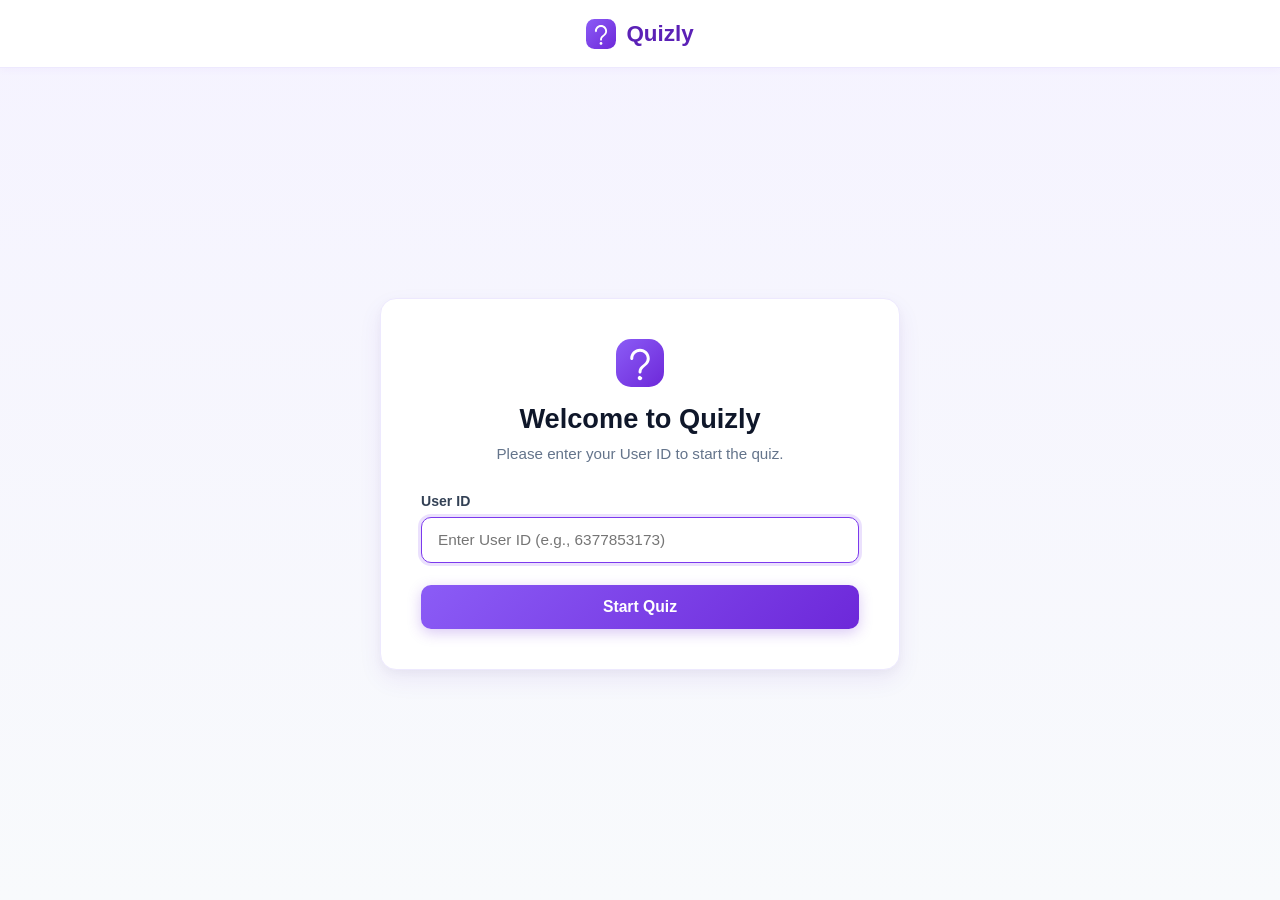
==== quiz.html @ 2742ebb7 "Initial quiz website" ====
<!DOCTYPE html>
<html lang="en">
<head>
  <meta charset="UTF-8">
  <meta name="viewport" content="width=device-width, initial-scale=1.0">
  <title>Quizly - Quiz in Progress</title>
  <link rel="stylesheet" href="style.css">
</head>

<body>

  <nav class="navbar">
    <div class="nav-brand">

      <svg class="quizly-logo-icon" width="30" height="30"
        viewBox="0 0 32 32" fill="none"
        xmlns="http://www.w3.org/2000/svg">

        <rect width="32" height="32" rx="9"
          fill="url(#nav-quizly-grad)"/>

        <path
          d="M16 6.5C12.41 6.5 9.5 9.41 9.5 13C9.5 13.55 9.95 14 10.5 14C11.05 14 11.5 13.55 11.5 13C11.5 10.51 13.51 8.5 16 8.5C18.49 8.5 20.5 10.51 20.5 13C20.5 15.02 19.12 16.19 17.69 17.41C16.32 18.58 15 19.78 15 22C15 22.55 15.45 23 16 23C16.55 23 17 22.55 17 22C17 20.42 18.06 19.46 19.31 18.39C20.88 17.05 22.5 15.53 22.5 13C22.5 9.41 19.59 6.5 16 6.5ZM16 24.5C15.17 24.5 14.5 25.17 14.5 26C14.5 26.83 15.17 27.5 16 27.5C16.83 27.5 17.5 26.83 17.5 26C17.5 25.17 16.83 25.5 16 24.5Z"
          fill="white"/>

        <defs>
          <linearGradient id="nav-quizly-grad"
            x1="0" y1="0" x2="32" y2="32"
            gradientUnits="userSpaceOnUse">

            <stop stop-color="#8B5CF6"/>
            <stop offset="1" stop-color="#6D28D9"/>

          </linearGradient>
        </defs>

      </svg>

      <span class="logo">Quizly</span>
    </div>
  </nav>


  <main class="container">

    <div class="card quiz-card">

      <div class="quiz-header">

        <span class="user-badge" id="currentUserBadge">
          User: --
        </span>

        <span class="question-counter" id="questionCounter">
          Question 1 of 5
        </span>

      </div>


      <div class="question-section">

        <h2 class="question-text" id="questionText">
          Loading question...
        </h2>

        <div class="options-container" id="optionsContainer">
        </div>

      </div>


      <div class="quiz-footer">

        <button
          id="prevBtn"
          class="btn btn-secondary"
          onclick="handlePreviousQuestion()">
          Previous
        </button>

        <button
          id="nextBtn"
          class="btn btn-primary"
          onclick="handleNextQuestion()">
          Next
        </button>

        <button
          id="submitBtn"
          class="btn btn-success"
          style="display: none;"
          onclick="handleSubmitQuiz()">
          Submit Quiz
        </button>

      </div>

    </div>

  </main>


  <script src="script.js"></script>

</body>
</html>
---- style.css ----
:root {
  --primary: #7c3aed;
  --primary-hover: #6d28d9;
  --primary-active: #5b21b6;

  --primary-soft: #f5f3ff;
  --primary-border: #ddd6fe;

  --secondary-bg: #f1f5f9;

  --success: #10b981;
  --success-hover: #059669;

  --danger: #ef4444;
  --danger-bg: #fef2f2;
  --danger-border: #fecaca;

  --text-main: #0f172a;
  --text-muted: #64748b;

  --card-bg: #ffffff;
  --page-bg: #f8fafc;
  --border-color: #e2e8f0;

  --radius-sm: 8px;
  --radius-md: 12px;
  --radius-lg: 16px;
}


* {
  box-sizing: border-box;
  margin: 0;
  padding: 0;
  font-family: Arial, Helvetica, sans-serif;
}


body {
  min-height: 100vh;
  background: linear-gradient(
    180deg,
    #f5f3ff 0%,
    #f8fafc 100%
  );
  color: var(--text-main);
  display: flex;
  flex-direction: column;
}



.navbar {
  height: 68px;
  background: #ffffff;
  display: flex;
  justify-content: center;
  align-items: center;
  padding: 0 32px;
  border-bottom: 1px solid #ede9fe;
  box-shadow: 0 2px 8px rgba(124, 58, 237, 0.04);
}


.nav-brand {
  display: flex;
  align-items: center;
  gap: 10px;
}


.quizly-logo-icon {
  display: block;
}


.logo {
  font-size: 1.4rem;
  font-weight: bold;
  color: var(--primary-active);
}


.container {
  width: 100%;
  max-width: 680px;
  padding: 32px 20px;
  margin: auto;
  display: flex;
  justify-content: center;
  align-items: center;
}



.card {
  width: 100%;
  max-width: 520px;
  background: var(--card-bg);
  border: 1px solid #ede9fe;
  border-radius: var(--radius-lg);
  box-shadow:
    0 10px 25px rgba(91, 33, 182, 0.07),
    0 4px 10px rgba(15, 23, 42, 0.03);
  padding: 40px;
}



.login-card {
  text-align: center;
}


.card-logo-badge {
  display: flex;
  justify-content: center;
  align-items: center;
  margin-bottom: 16px;
}


.title {
  font-size: 1.7rem;
  font-weight: bold;
  color: var(--text-main);
  text-align: center;
  margin-bottom: 8px;
}


.subtitle {
  font-size: 0.95rem;
  color: var(--text-muted);
  text-align: center;
  line-height: 1.5;
  margin-bottom: 28px;
}



.form-group {
  text-align: left;
  margin-bottom: 22px;
}


.form-group label {
  display: block;
  font-size: 0.88rem;
  font-weight: 600;
  color: #334155;
  margin-bottom: 8px;
}


.form-group input {
  width: 100%;
  padding: 13px 16px;
  font-size: 0.96rem;
  color: var(--text-main);
  background: #fafafa;
  border: 1.5px solid var(--border-color);
  border-radius: 10px;
  outline: none;
}


.form-group input:focus {
  background: #ffffff;
  border-color: var(--primary);
  box-shadow: 0 0 0 3px rgba(124, 58, 237, 0.15);
}




.error-message {
  background: var(--danger-bg);
  color: var(--danger);
  border: 1px solid var(--danger-border);
  border-radius: var(--radius-sm);
  padding: 12px 16px;
  margin-bottom: 20px;
  font-size: 0.88rem;
  text-align: center;
  line-height: 1.4;
}




.btn {
  width: 100%;
  padding: 13px 22px;
  border: none;
  border-radius: 10px;
  font-size: 0.98rem;
  font-weight: 600;
  cursor: pointer;
  transition: 0.2s;
}


.btn:disabled {
  opacity: 0.45;
  cursor: not-allowed;
}


.btn-primary {
  background: linear-gradient(
    135deg,
    #8b5cf6 0%,
    #6d28d9 100%
  );
  color: white;
  box-shadow: 0 4px 14px rgba(109, 40, 217, 0.25);
}


.btn-primary:hover:not(:disabled) {
  background: linear-gradient(
    135deg,
    #7c3aed 0%,
    #5b21b6 100%
  );
  transform: translateY(-1px);
}


.btn-secondary {
  background: var(--secondary-bg);
  color: #334155;
  border: 1px solid var(--border-color);
}


.btn-secondary:hover:not(:disabled) {
  background: #e2e8f0;
  transform: translateY(-1px);
}


.btn-success {
  background: linear-gradient(
    135deg,
    #10b981 0%,
    #059669 100%
  );
  color: white;
  box-shadow: 0 4px 14px rgba(16, 185, 129, 0.25);
}


.btn-success:hover:not(:disabled) {
  background: linear-gradient(
    135deg,
    #059669 0%,
    #047857 100%
  );
  transform: translateY(-1px);
}




.quiz-card {
  max-width: 580px;
}


.quiz-header {
  display: flex;
  justify-content: space-between;
  align-items: center;
  margin-bottom: 24px;
  padding-bottom: 16px;
  border-bottom: 1px solid #ede9fe;
}


.user-badge {
  background: var(--primary-soft);
  color: var(--primary-active);
  border: 1px solid var(--primary-border);
  padding: 6px 14px;
  border-radius: 20px;
  font-size: 0.85rem;
  font-weight: 600;
}


.question-counter {
  background: #f8fafc;
  color: var(--text-muted);
  border: 1px solid var(--border-color);
  padding: 6px 12px;
  border-radius: 20px;
  font-size: 0.88rem;
  font-weight: 600;
}


.question-section {
  margin-bottom: 28px;
}


.question-text {
  font-size: 1.25rem;
  font-weight: bold;
  line-height: 1.45;
  color: var(--text-main);
  margin-bottom: 22px;
}


.options-container {
  display: flex;
  flex-direction: column;
  gap: 12px;
}


.option-item {
  display: flex;
  align-items: center;
  padding: 15px 18px;
  border: 1.5px solid var(--border-color);
  border-radius: var(--radius-md);
  background: white;
  color: #334155;
  font-size: 0.96rem;
  line-height: 1.4;
  cursor: pointer;
  user-select: none;
}


.option-item:hover {
  background: #faf5ff;
  border-color: #c4b5fd;
}


.option-item.selected {
  background: var(--primary-soft);
  border-color: var(--primary);
  color: var(--primary-active);
  font-weight: 600;
}


.option-item input[type="radio"] {
  width: 18px;
  height: 18px;
  margin-right: 14px;
  accent-color: var(--primary);
  cursor: pointer;
}


.quiz-footer {
  display: flex;
  gap: 14px;
  justify-content: space-between;
  margin-top: 10px;
}


.quiz-footer .btn {
  flex: 1;
}




.result-card {
  max-width: 500px;
  text-align: center;
}


.result-badge-icon {
  width: 64px;
  height: 64px;
  margin: 0 auto 16px;
  display: flex;
  justify-content: center;
  align-items: center;
  background: var(--primary-soft);
  border: 1.5px solid var(--primary-border);
  border-radius: 50%;
}


.score-banner {
  display: flex;
  flex-direction: column;
  align-items: center;
  gap: 4px;
  background: linear-gradient(
    135deg,
    #f5f3ff 0%,
    #ede9fe 100%
  );
  border: 1.5px solid var(--primary-border);
  border-radius: 14px;
  padding: 22px 20px;
  margin-bottom: 24px;
}


.score-banner-label {
  font-size: 0.8rem;
  font-weight: bold;
  color: var(--primary-hover);
  text-transform: uppercase;
  letter-spacing: 0.06em;
}


.result-value.highlight {
  color: var(--primary-active);
  font-size: 2.6rem;
  font-weight: bold;
}


.result-details {
  background: #f8fafc;
  border: 1px solid var(--border-color);
  border-radius: var(--radius-md);
  padding: 18px 20px;
  margin-bottom: 28px;
}


.result-item {
  display: flex;
  justify-content: space-between;
  align-items: center;
  padding: 6px 0;
  margin-bottom: 6px;
  font-size: 0.95rem;
  border-bottom: 1px dashed #e2e8f0;
}


.result-item:last-child {
  border-bottom: none;
  margin-bottom: 0;
}


.result-label {
  color: var(--text-muted);
}


.result-value {
  color: var(--text-main);
  font-weight: bold;
}




@media (max-width: 640px) {

  .navbar {
    height: 60px;
    padding: 0 18px;
  }


  .logo {
    font-size: 1.25rem;
  }


  .container {
    padding: 18px 12px;
  }


  .card {
    padding: 28px 18px;
    border-radius: 14px;
  }


  .title {
    font-size: 1.45rem;
  }


  .subtitle {
    font-size: 0.9rem;
    margin-bottom: 22px;
  }


  .question-text {
    font-size: 1.12rem;
    margin-bottom: 18px;
  }


  .option-item {
    padding: 13px 14px;
    font-size: 0.92rem;
  }


  .quiz-footer {
    gap: 8px;
  }


  .score-banner {
    padding: 18px;
  }


  .result-value.highlight {
    font-size: 2.2rem;
  }

}
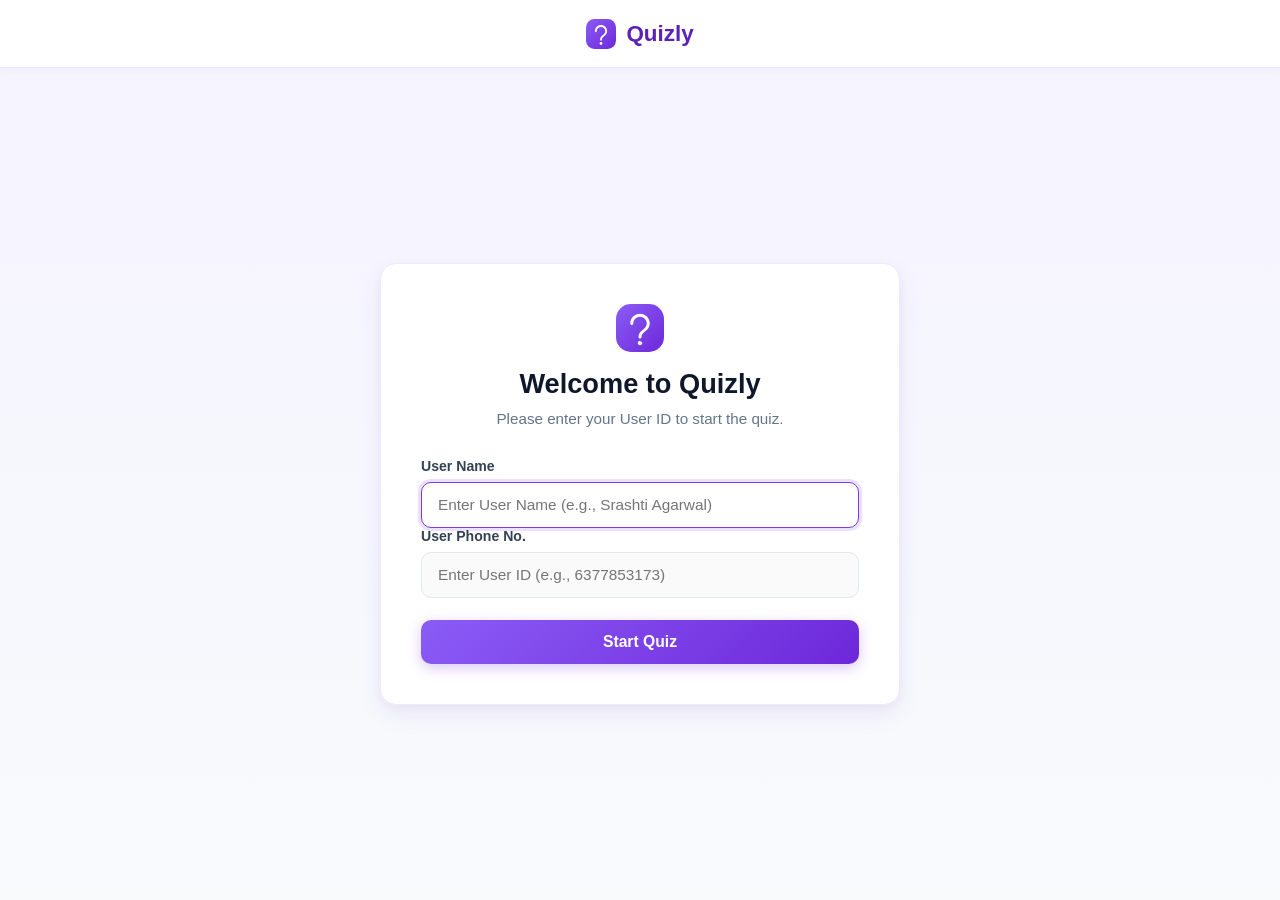
==== commit b4dc11b7: "add timer and question logic to the code" ====
--- a/quiz.html
+++ b/quiz.html
@@ -52,6 +52,10 @@
           User: --
         </span>
 
+        <span class="timer-badge" id="timerBadge">
+          
+        </span>
+
         <span class="question-counter" id="questionCounter">
           Question 1 of 5
         </span>
@@ -102,7 +106,7 @@
   </main>
 
 
-  <script src="script.js"></script>
+  <script  src="script.js"></script>
 
 </body>
 </html>
--- a/style.css
+++ b/style.css
@@ -1,4 +1,3 @@
-
 :root {
   --primary: #7c3aed;
   --primary-hover: #6d28d9;
@@ -39,11 +38,9 @@
 
 body {
   min-height: 100vh;
-  background: linear-gradient(
-    180deg,
-    #f5f3ff 0%,
-    #f8fafc 100%
-  );
+  background: linear-gradient(180deg,
+      #f5f3ff 0%,
+      #f8fafc 100%);
   color: var(--text-main);
   display: flex;
   flex-direction: column;
@@ -210,22 +207,18 @@
 
 
 .btn-primary {
-  background: linear-gradient(
-    135deg,
-    #8b5cf6 0%,
-    #6d28d9 100%
-  );
+  background: linear-gradient(135deg,
+      #8b5cf6 0%,
+      #6d28d9 100%);
   color: white;
   box-shadow: 0 4px 14px rgba(109, 40, 217, 0.25);
 }
 
 
 .btn-primary:hover:not(:disabled) {
-  background: linear-gradient(
-    135deg,
-    #7c3aed 0%,
-    #5b21b6 100%
-  );
+  background: linear-gradient(135deg,
+      #7c3aed 0%,
+      #5b21b6 100%);
   transform: translateY(-1px);
 }
 
@@ -244,22 +237,18 @@
 
 
 .btn-success {
-  background: linear-gradient(
-    135deg,
-    #10b981 0%,
-    #059669 100%
-  );
+  background: linear-gradient(135deg,
+      #10b981 0%,
+      #059669 100%);
   color: white;
   box-shadow: 0 4px 14px rgba(16, 185, 129, 0.25);
 }
 
 
 .btn-success:hover:not(:disabled) {
-  background: linear-gradient(
-    135deg,
-    #059669 0%,
-    #047857 100%
-  );
+  background: linear-gradient(135deg,
+      #059669 0%,
+      #047857 100%);
   transform: translateY(-1px);
 }
 
@@ -284,6 +273,16 @@
 .user-badge {
   background: var(--primary-soft);
   color: var(--primary-active);
+  border: 1px solid var(--primary-border);
+  padding: 6px 14px;
+  border-radius: 20px;
+  font-size: 0.85rem;
+  font-weight: 600;
+}
+
+.timer-badge {
+  background: #f5dddc;
+  color: #f1482b;
   border: 1px solid var(--primary-border);
   padding: 6px 14px;
   border-radius: 20px;
@@ -401,11 +400,9 @@
   flex-direction: column;
   align-items: center;
   gap: 4px;
-  background: linear-gradient(
-    135deg,
-    #f5f3ff 0%,
-    #ede9fe 100%
-  );
+  background: linear-gradient(135deg,
+      #f5f3ff 0%,
+      #ede9fe 100%);
   border: 1.5px solid var(--primary-border);
   border-radius: 14px;
   padding: 22px 20px;
@@ -465,7 +462,419 @@
   font-weight: bold;
 }
 
-
+.text-success {
+  color: var(--success) !important;
+}
+
+.text-danger {
+  color: var(--danger) !important;
+}
+
+.text-muted {
+  color: var(--text-muted) !important;
+}
+
+.font-semibold {
+  font-weight: 600;
+}
+
+/* Result Page Container & Layout */
+.result-page-container {
+  max-width: 820px;
+  flex-direction: column;
+  gap: 24px;
+  align-items: stretch;
+}
+
+.result-page-container .result-card {
+  max-width: 100%;
+}
+
+.score-percentage-badge {
+  display: inline-block;
+  margin-top: 8px;
+  background: var(--primary);
+  color: #ffffff;
+  padding: 4px 14px;
+  border-radius: 20px;
+  font-size: 0.88rem;
+  font-weight: 700;
+  letter-spacing: 0.03em;
+  box-shadow: 0 2px 6px rgba(124, 58, 237, 0.25);
+}
+
+.result-action-buttons {
+  display: flex;
+  gap: 12px;
+  margin-top: 10px;
+}
+
+.result-action-buttons .btn {
+  flex: 1;
+  text-decoration: none;
+  display: inline-flex;
+  justify-content: center;
+  align-items: center;
+}
+
+.btn-review-jump {
+  background: linear-gradient(135deg, #7c3aed 0%, #5b21b6 100%);
+  color: #ffffff;
+}
+
+/* Review Section */
+.review-section {
+  max-width: 100%;
+  padding: 36px 32px;
+}
+
+.review-section-header {
+  margin-bottom: 22px;
+  padding-bottom: 16px;
+  border-bottom: 1px solid var(--border-color);
+}
+
+.review-title {
+  font-size: 1.45rem;
+  font-weight: 700;
+  color: var(--text-main);
+  margin-bottom: 6px;
+}
+
+.review-subtitle {
+  font-size: 0.92rem;
+  color: var(--text-muted);
+  line-height: 1.5;
+}
+
+/* Review Filter Tabs */
+.review-filter-tabs {
+  display: flex;
+  flex-wrap: wrap;
+  gap: 10px;
+  margin-bottom: 26px;
+}
+
+.filter-btn {
+  display: inline-flex;
+  align-items: center;
+  gap: 8px;
+  padding: 9px 16px;
+  background: #f8fafc;
+  color: #475569;
+  border: 1.5px solid var(--border-color);
+  border-radius: 22px;
+  font-size: 0.9rem;
+  font-weight: 600;
+  cursor: pointer;
+  transition: all 0.2s ease;
+}
+
+.filter-btn:hover {
+  background: #f1f5f9;
+  border-color: #cbd5e1;
+}
+
+.filter-btn.active {
+  background: linear-gradient(135deg, #8b5cf6 0%, #6d28d9 100%);
+  color: #ffffff;
+  border-color: transparent;
+  box-shadow: 0 4px 12px rgba(109, 40, 217, 0.22);
+}
+
+.filter-count {
+  display: inline-block;
+  padding: 2px 8px;
+  border-radius: 12px;
+  font-size: 0.78rem;
+  background: rgba(0, 0, 0, 0.07);
+}
+
+.filter-btn.active .filter-count {
+  background: rgba(255, 255, 255, 0.25);
+  color: #ffffff;
+}
+
+/* Questions Review List & Cards */
+.questions-review-list {
+  display: flex;
+  flex-direction: column;
+  gap: 20px;
+}
+
+.review-card {
+  background: #ffffff;
+  border: 1.5px solid var(--border-color);
+  border-radius: var(--radius-md);
+  padding: 22px 24px;
+  transition: box-shadow 0.2s ease;
+  box-shadow: 0 2px 6px rgba(15, 23, 42, 0.03);
+}
+
+.review-card:hover {
+  box-shadow: 0 6px 18px rgba(91, 33, 182, 0.08);
+}
+
+.review-card.card-correct {
+  border-left: 5px solid var(--success);
+}
+
+.review-card.card-incorrect {
+  border-left: 5px solid var(--danger);
+}
+
+.review-card.card-skipped {
+  border-left: 5px solid #94a3b8;
+}
+
+.review-card-header {
+  display: flex;
+  justify-content: space-between;
+  align-items: center;
+  margin-bottom: 14px;
+}
+
+.review-q-index {
+  font-size: 0.84rem;
+  font-weight: 700;
+  color: var(--text-muted);
+  text-transform: uppercase;
+  letter-spacing: 0.04em;
+}
+
+.status-badge {
+  display: inline-flex;
+  align-items: center;
+  gap: 5px;
+  padding: 4px 12px;
+  border-radius: 16px;
+  font-size: 0.82rem;
+  font-weight: 700;
+}
+
+.badge-correct {
+  background: #ecfdf5;
+  color: #065f46;
+  border: 1px solid #a7f3d0;
+}
+
+.badge-incorrect {
+  background: var(--danger-bg);
+  color: #991b1b;
+  border: 1px solid var(--danger-border);
+}
+
+.badge-skipped {
+  background: #f1f5f9;
+  color: #475569;
+  border: 1px solid #cbd5e1;
+}
+
+.review-question-text {
+  font-size: 1.1rem;
+  font-weight: 700;
+  color: var(--text-main);
+  line-height: 1.5;
+  margin-bottom: 18px;
+}
+
+/* Options Container */
+.review-options-container {
+  display: flex;
+  flex-direction: column;
+  gap: 10px;
+  margin-bottom: 16px;
+}
+
+.review-option-item {
+  display: flex;
+  justify-content: space-between;
+  align-items: center;
+  padding: 12px 16px;
+  border-radius: var(--radius-sm);
+  border: 1.5px solid var(--border-color);
+  background: #fafafa;
+  font-size: 0.94rem;
+  line-height: 1.4;
+  gap: 12px;
+  transition: all 0.15s ease;
+}
+
+.review-option-item .option-left {
+  display: flex;
+  align-items: center;
+  gap: 12px;
+}
+
+.option-letter-badge {
+  display: inline-flex;
+  align-items: center;
+  justify-content: center;
+  width: 26px;
+  height: 26px;
+  border-radius: 50%;
+  background: #e2e8f0;
+  color: #334155;
+  font-weight: 700;
+  font-size: 0.82rem;
+  flex-shrink: 0;
+}
+
+.option-text-content {
+  color: #334155;
+}
+
+.option-pill-tag {
+  display: inline-flex;
+  align-items: center;
+  padding: 3px 10px;
+  border-radius: 12px;
+  font-size: 0.78rem;
+  font-weight: 700;
+  white-space: nowrap;
+  flex-shrink: 0;
+}
+
+.tag-success {
+  background: #d1fae5;
+  color: #065f46;
+  border: 1px solid #6ee7b7;
+}
+
+.tag-danger {
+  background: #fee2e2;
+  color: #991b1b;
+  border: 1px solid #fca5a5;
+}
+
+.tag-correct-key {
+  background: #ecfdf5;
+  color: #047857;
+  border: 1px solid #a7f3d0;
+}
+
+.review-option-item.is-user-correct {
+  background: #f0fdf4;
+  border-color: #34d399;
+}
+
+.review-option-item.is-user-correct .option-letter-badge {
+  background: #10b981;
+  color: #ffffff;
+}
+
+.review-option-item.is-user-wrong {
+  background: #fff1f2;
+  border-color: #f87171;
+}
+
+.review-option-item.is-user-wrong .option-letter-badge {
+  background: #ef4444;
+  color: #ffffff;
+}
+
+.review-option-item.is-correct-answer {
+  background: #f0fdf4;
+  border-color: #6ee7b7;
+  border-style: dashed;
+}
+
+.review-option-item.is-correct-answer .option-letter-badge {
+  background: #10b981;
+  color: #ffffff;
+}
+
+.review-option-item.is-neutral {
+  background: #ffffff;
+  border-color: #e2e8f0;
+  color: #64748b;
+}
+
+/* Answer Summary Callout */
+.review-answer-summary {
+  background: #f8fafc;
+  border-radius: var(--radius-sm);
+  border: 1px solid var(--border-color);
+  padding: 13px 16px;
+  display: flex;
+  flex-direction: column;
+  gap: 6px;
+}
+
+.review-answer-summary.summary-correct {
+  background: #f0fdf4;
+  border-color: #bbf7d0;
+}
+
+.review-answer-summary.summary-incorrect {
+  background: #fef2f2;
+  border-color: #fecaca;
+}
+
+.review-answer-summary.summary-skipped {
+  background: #f8fafc;
+  border-color: #e2e8f0;
+}
+
+.summary-line {
+  display: flex;
+  flex-wrap: wrap;
+  gap: 8px;
+  font-size: 0.9rem;
+  align-items: baseline;
+}
+
+.summary-label {
+  font-weight: 700;
+  color: #334155;
+  min-width: 105px;
+}
+
+.summary-value {
+  font-weight: 500;
+}
+
+/* Review Empty State */
+.review-empty-state {
+  text-align: center;
+  padding: 38px 20px;
+  background: #f8fafc;
+  border-radius: var(--radius-md);
+  border: 1.5px dashed var(--border-color);
+}
+
+.review-empty-state .empty-icon {
+  font-size: 2.2rem;
+  margin-bottom: 8px;
+}
+
+.review-empty-state .empty-title {
+  font-size: 1.12rem;
+  font-weight: 700;
+  color: var(--text-main);
+  margin-bottom: 4px;
+}
+
+.review-empty-state .empty-desc {
+  font-size: 0.9rem;
+  color: var(--text-muted);
+}
+
+/* Review Bottom Actions */
+.review-bottom-actions {
+  margin-top: 28px;
+  display: flex;
+  gap: 12px;
+  justify-content: center;
+}
+
+.review-bottom-actions .btn {
+  max-width: 220px;
+  text-decoration: none;
+  display: inline-flex;
+  justify-content: center;
+  align-items: center;
+}
 
 
 @media (max-width: 640px) {
@@ -487,8 +896,16 @@
 
 
   .card {
-    padding: 28px 18px;
+    padding: 24px 16px;
     border-radius: 14px;
+  }
+
+  .review-section {
+    padding: 22px 14px;
+  }
+
+  .review-card {
+    padding: 18px 14px;
   }
 
 
@@ -529,4 +946,36 @@
     font-size: 2.2rem;
   }
 
+  .result-action-buttons {
+    flex-direction: column;
+  }
+
+  .review-bottom-actions {
+    flex-direction: column;
+    align-items: stretch;
+  }
+
+  .review-bottom-actions .btn {
+    max-width: 100%;
+  }
+
+  .review-filter-tabs {
+    gap: 6px;
+  }
+
+  .filter-btn {
+    padding: 8px 12px;
+    font-size: 0.82rem;
+  }
+
+  .review-option-item {
+    flex-direction: column;
+    align-items: flex-start;
+    gap: 6px;
+  }
+
+  .option-pill-tag {
+    align-self: flex-start;
+  }
+
 }
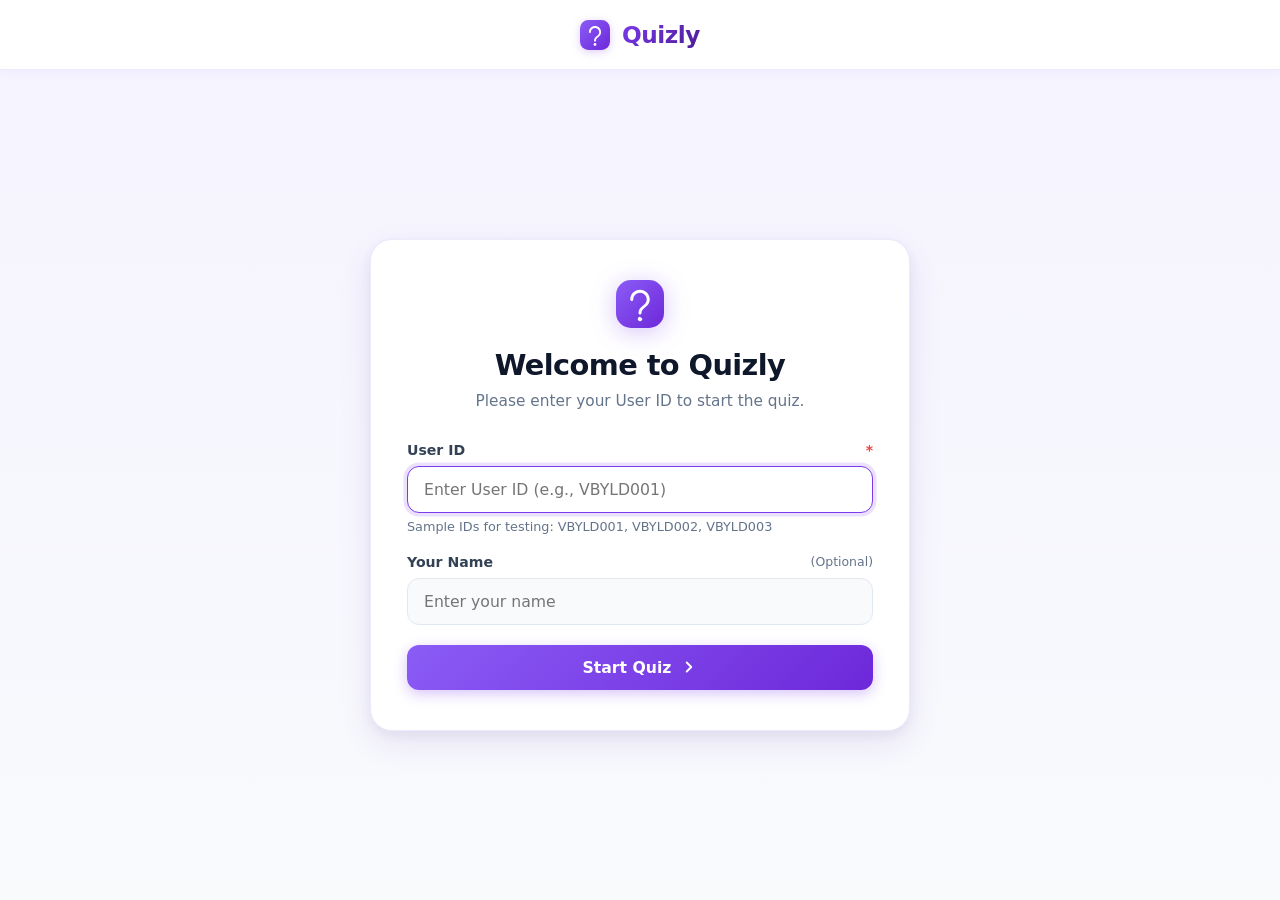
==== commit e675eef7: "Improved quiz design and submit popup" ====
--- a/quiz.html
+++ b/quiz.html
@@ -46,6 +46,12 @@
 
     <div class="card quiz-card">
 
+      <div class="quiz-progress-wrapper">
+        <div class="quiz-progress-track">
+          <div class="quiz-progress-fill" id="progressBar" style="width: 10%;"></div>
+        </div>
+      </div>
+
       <div class="quiz-header">
 
         <span class="user-badge" id="currentUserBadge">
@@ -57,7 +63,7 @@
         </span>
 
         <span class="question-counter" id="questionCounter">
-          Question 1 of 5
+          Question 1 of 10
         </span>
 
       </div>
@@ -81,14 +87,20 @@
           id="prevBtn"
           class="btn btn-secondary"
           onclick="handlePreviousQuestion()">
-          Previous
+          <svg width="18" height="18" viewBox="0 0 24 24" fill="none" stroke="currentColor" stroke-width="2.5" stroke-linecap="round" stroke-linejoin="round">
+            <polyline points="15 18 9 12 15 6"></polyline>
+          </svg>
+          <span>Previous</span>
         </button>
 
         <button
           id="nextBtn"
           class="btn btn-primary"
           onclick="handleNextQuestion()">
-          Next
+          <span>Next</span>
+          <svg width="18" height="18" viewBox="0 0 24 24" fill="none" stroke="currentColor" stroke-width="2.5" stroke-linecap="round" stroke-linejoin="round">
+            <polyline points="9 18 15 12 9 6"></polyline>
+          </svg>
         </button>
 
         <button
@@ -96,7 +108,10 @@
           class="btn btn-success"
           style="display: none;"
           onclick="handleSubmitQuiz()">
-          Submit Quiz
+          <span>Submit Quiz</span>
+          <svg width="18" height="18" viewBox="0 0 24 24" fill="none" stroke="currentColor" stroke-width="2.5" stroke-linecap="round" stroke-linejoin="round">
+            <polyline points="20 6 9 17 4 12"></polyline>
+          </svg>
         </button>
 
       </div>
@@ -105,6 +120,34 @@
 
   </main>
 
+  <!-- Custom Confirmation Modal -->
+  <div id="submitModal" class="modal-backdrop" style="display: none;" role="dialog" aria-modal="true" aria-labelledby="modalTitle">
+    <div class="modal-card">
+      <div class="modal-icon-badge" id="modalIconBadge">
+        <svg width="30" height="30" viewBox="0 0 24 24" fill="none" stroke="currentColor" stroke-width="2.2" stroke-linecap="round" stroke-linejoin="round">
+          <circle cx="12" cy="12" r="10"></circle>
+          <line x1="12" y1="8" x2="12" y2="12"></line>
+          <line x1="12" y1="16" x2="12.01" y2="16"></line>
+        </svg>
+      </div>
+      <h3 id="modalTitle" class="modal-title">Submit Quiz?</h3>
+      <p class="modal-message" id="modalMessage">
+        You have answered <strong id="modalAnsweredCount">0</strong> out of <strong id="modalTotalCount">10</strong> questions.
+      </p>
+      <p class="modal-submessage" id="modalSubmessage">
+        Are you sure you want to submit your quiz?
+      </p>
+      <div class="modal-actions">
+        <button type="button" class="btn btn-secondary modal-btn" onclick="closeSubmitModal()">
+          Cancel
+        </button>
+        <button type="button" class="btn btn-success modal-btn" onclick="confirmSubmitQuiz()">
+          Submit Quiz
+        </button>
+      </div>
+    </div>
+  </div>
+
 
   <script  src="script.js"></script>
 
--- a/style.css
+++ b/style.css
@@ -2,273 +2,342 @@
   --primary: #7c3aed;
   --primary-hover: #6d28d9;
   --primary-active: #5b21b6;
-
   --primary-soft: #f5f3ff;
   --primary-border: #ddd6fe;
 
-  --secondary-bg: #f1f5f9;
+  --secondary-bg: #f8fafc;
+  --secondary-hover: #f1f5f9;
+  --secondary-border: #e2e8f0;
 
   --success: #10b981;
   --success-hover: #059669;
+  --success-soft: #ecfdf5;
+  --success-border: #a7f3d0;
+
+  --warning: #f59e0b;
+  --warning-soft: #fffbeb;
+  --warning-border: #fde68a;
 
   --danger: #ef4444;
+  --danger-hover: #dc2626;
   --danger-bg: #fef2f2;
   --danger-border: #fecaca;
 
   --text-main: #0f172a;
+  --text-secondary: #334155;
   --text-muted: #64748b;
 
   --card-bg: #ffffff;
-  --page-bg: #f8fafc;
+  --page-bg-start: #f5f3ff;
+  --page-bg-end: #f8fafc;
   --border-color: #e2e8f0;
 
   --radius-sm: 8px;
   --radius-md: 12px;
-  --radius-lg: 16px;
-}
-
+  --radius-lg: 18px;
+  --radius-xl: 22px;
+
+  --shadow-sm: 0 1px 3px rgba(15, 23, 42, 0.06);
+  --shadow-md: 0 4px 14px rgba(91, 33, 182, 0.08), 0 2px 6px rgba(15, 23, 42, 0.04);
+  --shadow-lg: 0 12px 32px rgba(91, 33, 182, 0.1), 0 4px 12px rgba(15, 23, 42, 0.05);
+  --shadow-primary: 0 4px 14px rgba(124, 58, 237, 0.3);
+  --shadow-success: 0 4px 14px rgba(16, 185, 129, 0.28);
+}
 
 * {
   box-sizing: border-box;
   margin: 0;
   padding: 0;
-  font-family: Arial, Helvetica, sans-serif;
-}
-
+  font-family: system-ui, -apple-system, BlinkMacSystemFont, "Segoe UI", Roboto, "Helvetica Neue", Arial, sans-serif;
+}
 
 body {
   min-height: 100vh;
-  background: linear-gradient(180deg,
-      #f5f3ff 0%,
-      #f8fafc 100%);
+  background: linear-gradient(180deg, var(--page-bg-start) 0%, var(--page-bg-end) 100%);
   color: var(--text-main);
   display: flex;
   flex-direction: column;
-}
-
-
-
+  -webkit-font-smoothing: antialiased;
+}
+
+/* Navbar */
 .navbar {
-  height: 68px;
+  height: 70px;
   background: #ffffff;
   display: flex;
   justify-content: center;
   align-items: center;
-  padding: 0 32px;
+  padding: 0 24px;
   border-bottom: 1px solid #ede9fe;
-  box-shadow: 0 2px 8px rgba(124, 58, 237, 0.04);
-}
-
+  box-shadow: 0 2px 10px rgba(124, 58, 237, 0.05);
+  position: sticky;
+  top: 0;
+  z-index: 50;
+}
 
 .nav-brand {
   display: flex;
   align-items: center;
-  gap: 10px;
-}
-
+  gap: 12px;
+}
 
 .quizly-logo-icon {
   display: block;
-}
-
+  filter: drop-shadow(0 2px 4px rgba(124, 58, 237, 0.25));
+}
 
 .logo {
-  font-size: 1.4rem;
-  font-weight: bold;
-  color: var(--primary-active);
-}
-
-
+  font-size: 1.45rem;
+  font-weight: 800;
+  letter-spacing: -0.02em;
+  background: linear-gradient(135deg, #7c3aed 0%, #4c1d95 100%);
+  -webkit-background-clip: text;
+  -webkit-text-fill-color: transparent;
+}
+
+/* Layout Container */
 .container {
   width: 100%;
   max-width: 680px;
-  padding: 32px 20px;
+  padding: 40px 20px;
   margin: auto;
   display: flex;
   justify-content: center;
   align-items: center;
 }
 
-
-
+/* Cards */
 .card {
   width: 100%;
-  max-width: 520px;
+  max-width: 540px;
   background: var(--card-bg);
   border: 1px solid #ede9fe;
-  border-radius: var(--radius-lg);
-  box-shadow:
-    0 10px 25px rgba(91, 33, 182, 0.07),
-    0 4px 10px rgba(15, 23, 42, 0.03);
-  padding: 40px;
-}
-
-
+  border-radius: var(--radius-xl);
+  box-shadow: var(--shadow-lg);
+  padding: 40px 36px;
+  transition: transform 0.2s ease, box-shadow 0.2s ease;
+}
 
 .login-card {
   text-align: center;
 }
 
-
 .card-logo-badge {
   display: flex;
   justify-content: center;
   align-items: center;
-  margin-bottom: 16px;
-}
-
+  margin-bottom: 20px;
+}
+
+.quizly-badge-icon {
+  filter: drop-shadow(0 4px 12px rgba(124, 58, 237, 0.3));
+}
 
 .title {
-  font-size: 1.7rem;
-  font-weight: bold;
+  font-size: 1.8rem;
+  font-weight: 800;
   color: var(--text-main);
-  text-align: center;
+  letter-spacing: -0.02em;
   margin-bottom: 8px;
 }
 
-
 .subtitle {
-  font-size: 0.95rem;
+  font-size: 0.96rem;
   color: var(--text-muted);
-  text-align: center;
   line-height: 1.5;
   margin-bottom: 28px;
 }
 
-
-
+/* Form Styling */
 .form-group {
   text-align: left;
-  margin-bottom: 22px;
-}
-
+  margin-bottom: 20px;
+}
 
 .form-group label {
-  display: block;
+  display: flex;
+  align-items: center;
+  justify-content: space-between;
   font-size: 0.88rem;
-  font-weight: 600;
+  font-weight: 700;
   color: #334155;
   margin-bottom: 8px;
 }
 
+.required-star {
+  color: var(--danger);
+  font-weight: 700;
+}
+
+.optional-tag {
+  font-size: 0.78rem;
+  color: var(--text-muted);
+  font-weight: 500;
+}
 
 .form-group input {
   width: 100%;
   padding: 13px 16px;
-  font-size: 0.96rem;
+  font-size: 0.98rem;
   color: var(--text-main);
-  background: #fafafa;
+  background: #f8fafc;
   border: 1.5px solid var(--border-color);
-  border-radius: 10px;
+  border-radius: var(--radius-md);
   outline: none;
-}
-
+  transition: all 0.2s ease;
+}
+
+.form-group input:hover {
+  border-color: #cbd5e1;
+  background: #ffffff;
+}
 
 .form-group input:focus {
   background: #ffffff;
   border-color: var(--primary);
-  box-shadow: 0 0 0 3px rgba(124, 58, 237, 0.15);
-}
-
-
-
-
+  box-shadow: 0 0 0 3.5px rgba(124, 58, 237, 0.15);
+}
+
+.field-hint {
+  display: block;
+  font-size: 0.8rem;
+  color: var(--text-muted);
+  margin-top: 6px;
+}
+
+/* Error Message */
 .error-message {
   background: var(--danger-bg);
   color: var(--danger);
-  border: 1px solid var(--danger-border);
-  border-radius: var(--radius-sm);
+  border: 1.5px solid var(--danger-border);
+  border-radius: var(--radius-md);
   padding: 12px 16px;
   margin-bottom: 20px;
   font-size: 0.88rem;
+  font-weight: 600;
   text-align: center;
   line-height: 1.4;
-}
-
-
-
-
+  animation: fadeIn 0.2s ease;
+}
+
+@keyframes fadeIn {
+  from { opacity: 0; transform: translateY(-4px); }
+  to { opacity: 1; transform: translateY(0); }
+}
+
+/* Buttons */
 .btn {
   width: 100%;
-  padding: 13px 22px;
+  padding: 13px 24px;
   border: none;
-  border-radius: 10px;
+  border-radius: var(--radius-md);
   font-size: 0.98rem;
-  font-weight: 600;
+  font-weight: 700;
   cursor: pointer;
-  transition: 0.2s;
-}
-
+  display: inline-flex;
+  justify-content: center;
+  align-items: center;
+  gap: 8px;
+  transition: all 0.2s ease;
+  user-select: none;
+}
 
 .btn:disabled {
   opacity: 0.45;
   cursor: not-allowed;
-}
-
+  transform: none !important;
+  box-shadow: none !important;
+}
 
 .btn-primary {
-  background: linear-gradient(135deg,
-      #8b5cf6 0%,
-      #6d28d9 100%);
-  color: white;
-  box-shadow: 0 4px 14px rgba(109, 40, 217, 0.25);
-}
-
+  background: linear-gradient(135deg, #8b5cf6 0%, #6d28d9 100%);
+  color: #ffffff;
+  box-shadow: var(--shadow-primary);
+}
 
 .btn-primary:hover:not(:disabled) {
-  background: linear-gradient(135deg,
-      #7c3aed 0%,
-      #5b21b6 100%);
-  transform: translateY(-1px);
-}
-
+  background: linear-gradient(135deg, #7c3aed 0%, #5b21b6 100%);
+  transform: translateY(-2px);
+  box-shadow: 0 6px 18px rgba(109, 40, 217, 0.35);
+}
+
+.btn-primary:active:not(:disabled) {
+  transform: translateY(0);
+  box-shadow: var(--shadow-primary);
+}
 
 .btn-secondary {
-  background: var(--secondary-bg);
-  color: #334155;
-  border: 1px solid var(--border-color);
-}
-
+  background: #ffffff;
+  color: var(--text-secondary);
+  border: 1.5px solid var(--border-color);
+  box-shadow: var(--shadow-sm);
+}
 
 .btn-secondary:hover:not(:disabled) {
-  background: #e2e8f0;
-  transform: translateY(-1px);
-}
-
+  background: #f8fafc;
+  border-color: #cbd5e1;
+  color: var(--text-main);
+  transform: translateY(-2px);
+  box-shadow: var(--shadow-md);
+}
+
+.btn-secondary:active:not(:disabled) {
+  transform: translateY(0);
+}
 
 .btn-success {
-  background: linear-gradient(135deg,
-      #10b981 0%,
-      #059669 100%);
-  color: white;
-  box-shadow: 0 4px 14px rgba(16, 185, 129, 0.25);
-}
-
+  background: linear-gradient(135deg, #10b981 0%, #059669 100%);
+  color: #ffffff;
+  box-shadow: var(--shadow-success);
+}
 
 .btn-success:hover:not(:disabled) {
-  background: linear-gradient(135deg,
-      #059669 0%,
-      #047857 100%);
-  transform: translateY(-1px);
-}
-
-
-
-
+  background: linear-gradient(135deg, #059669 0%, #047857 100%);
+  transform: translateY(-2px);
+  box-shadow: 0 6px 18px rgba(16, 185, 129, 0.35);
+}
+
+.btn-success:active:not(:disabled) {
+  transform: translateY(0);
+  box-shadow: var(--shadow-success);
+}
+
+/* Quiz Card & Layout */
 .quiz-card {
-  max-width: 580px;
-}
-
-
+  max-width: 620px;
+  padding: 36px 36px 32px;
+}
+
+/* Progress Bar */
+.quiz-progress-wrapper {
+  margin-bottom: 22px;
+}
+
+.quiz-progress-track {
+  width: 100%;
+  height: 7px;
+  background: #ede9fe;
+  border-radius: 10px;
+  overflow: hidden;
+}
+
+.quiz-progress-fill {
+  height: 100%;
+  background: linear-gradient(90deg, #8b5cf6 0%, #6d28d9 100%);
+  border-radius: 10px;
+  transition: width 0.35s cubic-bezier(0.4, 0, 0.2, 1);
+}
+
+/* Quiz Header */
 .quiz-header {
   display: flex;
   justify-content: space-between;
   align-items: center;
+  gap: 8px;
   margin-bottom: 24px;
-  padding-bottom: 16px;
-  border-bottom: 1px solid #ede9fe;
-}
-
+  padding-bottom: 18px;
+  border-bottom: 1px solid #f1f5f9;
+}
 
 .user-badge {
   background: var(--primary-soft);
@@ -277,19 +346,22 @@
   padding: 6px 14px;
   border-radius: 20px;
   font-size: 0.85rem;
-  font-weight: 600;
+  font-weight: 700;
+  letter-spacing: 0.01em;
 }
 
 .timer-badge {
-  background: #f5dddc;
-  color: #f1482b;
-  border: 1px solid var(--primary-border);
+  background: #fff1f2;
+  color: #e11d48;
+  border: 1px solid #fecdd3;
   padding: 6px 14px;
   border-radius: 20px;
   font-size: 0.85rem;
-  font-weight: 600;
-}
-
+  font-weight: 700;
+  display: inline-flex;
+  align-items: center;
+  gap: 5px;
+}
 
 .question-counter {
   background: #f8fafc;
@@ -297,134 +369,309 @@
   border: 1px solid var(--border-color);
   padding: 6px 12px;
   border-radius: 20px;
-  font-size: 0.88rem;
-  font-weight: 600;
-}
-
-
+  font-size: 0.85rem;
+  font-weight: 700;
+}
+
+/* Question Section */
 .question-section {
   margin-bottom: 28px;
 }
 
-
 .question-text {
   font-size: 1.25rem;
-  font-weight: bold;
-  line-height: 1.45;
+  font-weight: 800;
+  line-height: 1.5;
   color: var(--text-main);
   margin-bottom: 22px;
-}
-
-
+  letter-spacing: -0.01em;
+}
+
+/* Options Container & Cards */
 .options-container {
   display: flex;
   flex-direction: column;
   gap: 12px;
 }
 
-
 .option-item {
   display: flex;
   align-items: center;
-  padding: 15px 18px;
+  padding: 14px 18px;
   border: 1.5px solid var(--border-color);
   border-radius: var(--radius-md);
-  background: white;
-  color: #334155;
-  font-size: 0.96rem;
+  background: #ffffff;
+  color: var(--text-secondary);
+  font-size: 0.98rem;
   line-height: 1.4;
   cursor: pointer;
   user-select: none;
-}
-
+  transition: all 0.2s cubic-bezier(0.4, 0, 0.2, 1);
+  position: relative;
+}
 
 .option-item:hover {
   background: #faf5ff;
   border-color: #c4b5fd;
-}
-
+  transform: translateY(-2px);
+  box-shadow: 0 4px 12px rgba(124, 58, 237, 0.08);
+}
 
 .option-item.selected {
   background: var(--primary-soft);
   border-color: var(--primary);
   color: var(--primary-active);
   font-weight: 600;
-}
-
+  box-shadow: 0 0 0 3px rgba(124, 58, 237, 0.14), 0 4px 12px rgba(124, 58, 237, 0.1);
+  transform: translateY(-1px);
+}
 
 .option-item input[type="radio"] {
-  width: 18px;
-  height: 18px;
+  position: absolute;
+  opacity: 0;
+  width: 0;
+  height: 0;
+  pointer-events: none;
+}
+
+.option-letter {
+  display: inline-flex;
+  justify-content: center;
+  align-items: center;
+  width: 32px;
+  height: 32px;
+  border-radius: 8px;
+  background: #f1f5f9;
+  color: #475569;
+  font-size: 0.88rem;
+  font-weight: 800;
   margin-right: 14px;
-  accent-color: var(--primary);
-  cursor: pointer;
-}
-
-
+  flex-shrink: 0;
+  transition: all 0.2s ease;
+}
+
+.option-item:hover .option-letter {
+  background: #ede9fe;
+  color: var(--primary);
+}
+
+.option-item.selected .option-letter {
+  background: var(--primary);
+  color: #ffffff;
+}
+
+.option-text {
+  flex: 1;
+}
+
+.option-check-circle {
+  width: 20px;
+  height: 20px;
+  border-radius: 50%;
+  border: 2px solid #cbd5e1;
+  margin-left: 12px;
+  flex-shrink: 0;
+  position: relative;
+  transition: all 0.2s ease;
+}
+
+.option-item:hover .option-check-circle {
+  border-color: #a78bfa;
+}
+
+.option-item.selected .option-check-circle {
+  border-color: var(--primary);
+  background: var(--primary);
+}
+
+.option-item.selected .option-check-circle::after {
+  content: "";
+  position: absolute;
+  top: 5px;
+  left: 2px;
+  width: 10px;
+  height: 5px;
+  border-left: 2px solid white;
+  border-bottom: 2px solid white;
+  transform: rotate(-45deg);
+}
+
+/* Quiz Footer Navigation */
 .quiz-footer {
   display: flex;
   gap: 14px;
   justify-content: space-between;
-  margin-top: 10px;
-}
-
+  margin-top: 24px;
+  padding-top: 18px;
+  border-top: 1px solid #f1f5f9;
+}
 
 .quiz-footer .btn {
   flex: 1;
 }
 
-
-
-
+/* Custom Confirmation Modal */
+.modal-backdrop {
+  position: fixed;
+  top: 0;
+  left: 0;
+  right: 0;
+  bottom: 0;
+  background: rgba(15, 23, 42, 0.55);
+  backdrop-filter: blur(4px);
+  -webkit-backdrop-filter: blur(4px);
+  display: flex;
+  justify-content: center;
+  align-items: center;
+  padding: 20px;
+  z-index: 1000;
+  animation: modalBackdropFade 0.2s ease;
+}
+
+@keyframes modalBackdropFade {
+  from { opacity: 0; }
+  to { opacity: 1; }
+}
+
+.modal-card {
+  width: 100%;
+  max-width: 440px;
+  background: #ffffff;
+  border-radius: var(--radius-xl);
+  padding: 32px 28px 28px;
+  text-align: center;
+  box-shadow: 0 20px 40px rgba(15, 23, 42, 0.2);
+  border: 1px solid #ede9fe;
+  animation: modalPop 0.25s cubic-bezier(0.34, 1.56, 0.64, 1);
+}
+
+@keyframes modalPop {
+  from { transform: scale(0.92); opacity: 0; }
+  to { transform: scale(1); opacity: 1; }
+}
+
+.modal-icon-badge {
+  width: 58px;
+  height: 58px;
+  margin: 0 auto 16px;
+  display: flex;
+  justify-content: center;
+  align-items: center;
+  background: var(--warning-soft);
+  color: var(--warning);
+  border: 1.5px solid var(--warning-border);
+  border-radius: 50%;
+}
+
+.modal-title {
+  font-size: 1.45rem;
+  font-weight: 800;
+  color: var(--text-main);
+  margin-bottom: 10px;
+}
+
+.modal-message {
+  font-size: 0.98rem;
+  color: var(--text-secondary);
+  line-height: 1.5;
+  margin-bottom: 8px;
+}
+
+.modal-message strong {
+  color: var(--primary);
+  font-weight: 700;
+}
+
+.modal-submessage {
+  font-size: 0.92rem;
+  color: var(--text-muted);
+  line-height: 1.5;
+  margin-bottom: 24px;
+}
+
+.modal-actions {
+  display: flex;
+  gap: 12px;
+  justify-content: center;
+}
+
+.modal-btn {
+  flex: 1;
+  padding: 12px 18px;
+}
+
+/* Result Card */
 .result-card {
-  max-width: 500px;
+  max-width: 520px;
   text-align: center;
 }
 
-
 .result-badge-icon {
-  width: 64px;
-  height: 64px;
-  margin: 0 auto 16px;
-  display: flex;
-  justify-content: center;
-  align-items: center;
-  background: var(--primary-soft);
+  width: 68px;
+  height: 68px;
+  margin: 0 auto 18px;
+  display: flex;
+  justify-content: center;
+  align-items: center;
+  background: linear-gradient(135deg, #ede9fe 0%, #ddd6fe 100%);
+  color: var(--primary);
+  border: 2px solid var(--primary-border);
+  border-radius: 50%;
+  box-shadow: 0 4px 14px rgba(124, 58, 237, 0.15);
+}
+
+.score-banner {
+  display: flex;
+  flex-direction: column;
+  align-items: center;
+  gap: 6px;
+  background: linear-gradient(135deg, #f5f3ff 0%, #ede9fe 100%);
   border: 1.5px solid var(--primary-border);
-  border-radius: 50%;
-}
-
-
-.score-banner {
-  display: flex;
-  flex-direction: column;
-  align-items: center;
-  gap: 4px;
-  background: linear-gradient(135deg,
-      #f5f3ff 0%,
-      #ede9fe 100%);
-  border: 1.5px solid var(--primary-border);
-  border-radius: 14px;
-  padding: 22px 20px;
-  margin-bottom: 24px;
-}
-
+  border-radius: var(--radius-lg);
+  padding: 24px 20px;
+  margin-bottom: 26px;
+}
 
 .score-banner-label {
   font-size: 0.8rem;
-  font-weight: bold;
+  font-weight: 800;
   color: var(--primary-hover);
   text-transform: uppercase;
-  letter-spacing: 0.06em;
-}
-
+  letter-spacing: 0.08em;
+}
+
+.score-display-row {
+  display: flex;
+  align-items: baseline;
+  gap: 4px;
+}
 
 .result-value.highlight {
   color: var(--primary-active);
-  font-size: 2.6rem;
-  font-weight: bold;
-}
-
+  font-size: 2.8rem;
+  font-weight: 900;
+  line-height: 1;
+}
+
+.score-percentage-badge {
+  display: inline-block;
+  margin-top: 4px;
+  background: var(--primary);
+  color: #ffffff;
+  padding: 4px 14px;
+  border-radius: 20px;
+  font-size: 0.88rem;
+  font-weight: 700;
+  letter-spacing: 0.03em;
+  box-shadow: 0 2px 8px rgba(124, 58, 237, 0.25);
+}
+
+.score-feedback-text {
+  font-size: 0.92rem;
+  color: #4b5563;
+  font-weight: 600;
+  margin-top: 4px;
+}
 
 .result-details {
   background: #f8fafc;
@@ -434,32 +681,35 @@
   margin-bottom: 28px;
 }
 
-
 .result-item {
   display: flex;
   justify-content: space-between;
   align-items: center;
-  padding: 6px 0;
-  margin-bottom: 6px;
+  padding: 10px 0;
   font-size: 0.95rem;
   border-bottom: 1px dashed #e2e8f0;
 }
 
-
 .result-item:last-child {
   border-bottom: none;
-  margin-bottom: 0;
-}
-
+  padding-bottom: 4px;
+}
+
+.result-item:first-child {
+  padding-top: 4px;
+}
 
 .result-label {
   color: var(--text-muted);
-}
-
+  display: flex;
+  align-items: center;
+  gap: 8px;
+  font-weight: 600;
+}
 
 .result-value {
   color: var(--text-main);
-  font-weight: bold;
+  font-weight: 700;
 }
 
 .text-success {
@@ -470,512 +720,79 @@
   color: var(--danger) !important;
 }
 
-.text-muted {
-  color: var(--text-muted) !important;
-}
-
-.font-semibold {
-  font-weight: 600;
-}
-
-/* Result Page Container & Layout */
-.result-page-container {
-  max-width: 820px;
-  flex-direction: column;
-  gap: 24px;
-  align-items: stretch;
-}
-
-.result-page-container .result-card {
-  max-width: 100%;
-}
-
-.score-percentage-badge {
-  display: inline-block;
-  margin-top: 8px;
-  background: var(--primary);
-  color: #ffffff;
-  padding: 4px 14px;
-  border-radius: 20px;
-  font-size: 0.88rem;
-  font-weight: 700;
-  letter-spacing: 0.03em;
-  box-shadow: 0 2px 6px rgba(124, 58, 237, 0.25);
-}
-
-.result-action-buttons {
-  display: flex;
-  gap: 12px;
-  margin-top: 10px;
-}
-
-.result-action-buttons .btn {
-  flex: 1;
-  text-decoration: none;
-  display: inline-flex;
-  justify-content: center;
-  align-items: center;
-}
-
-.btn-review-jump {
-  background: linear-gradient(135deg, #7c3aed 0%, #5b21b6 100%);
-  color: #ffffff;
-}
-
-/* Review Section */
-.review-section {
-  max-width: 100%;
-  padding: 36px 32px;
-}
-
-.review-section-header {
-  margin-bottom: 22px;
-  padding-bottom: 16px;
-  border-bottom: 1px solid var(--border-color);
-}
-
-.review-title {
-  font-size: 1.45rem;
-  font-weight: 700;
-  color: var(--text-main);
-  margin-bottom: 6px;
-}
-
-.review-subtitle {
-  font-size: 0.92rem;
-  color: var(--text-muted);
-  line-height: 1.5;
-}
-
-/* Review Filter Tabs */
-.review-filter-tabs {
-  display: flex;
-  flex-wrap: wrap;
-  gap: 10px;
-  margin-bottom: 26px;
-}
-
-.filter-btn {
-  display: inline-flex;
-  align-items: center;
-  gap: 8px;
-  padding: 9px 16px;
-  background: #f8fafc;
-  color: #475569;
-  border: 1.5px solid var(--border-color);
-  border-radius: 22px;
-  font-size: 0.9rem;
-  font-weight: 600;
-  cursor: pointer;
-  transition: all 0.2s ease;
-}
-
-.filter-btn:hover {
-  background: #f1f5f9;
-  border-color: #cbd5e1;
-}
-
-.filter-btn.active {
-  background: linear-gradient(135deg, #8b5cf6 0%, #6d28d9 100%);
-  color: #ffffff;
-  border-color: transparent;
-  box-shadow: 0 4px 12px rgba(109, 40, 217, 0.22);
-}
-
-.filter-count {
-  display: inline-block;
-  padding: 2px 8px;
-  border-radius: 12px;
-  font-size: 0.78rem;
-  background: rgba(0, 0, 0, 0.07);
-}
-
-.filter-btn.active .filter-count {
-  background: rgba(255, 255, 255, 0.25);
-  color: #ffffff;
-}
-
-/* Questions Review List & Cards */
-.questions-review-list {
-  display: flex;
-  flex-direction: column;
-  gap: 20px;
-}
-
-.review-card {
-  background: #ffffff;
-  border: 1.5px solid var(--border-color);
-  border-radius: var(--radius-md);
-  padding: 22px 24px;
-  transition: box-shadow 0.2s ease;
-  box-shadow: 0 2px 6px rgba(15, 23, 42, 0.03);
-}
-
-.review-card:hover {
-  box-shadow: 0 6px 18px rgba(91, 33, 182, 0.08);
-}
-
-.review-card.card-correct {
-  border-left: 5px solid var(--success);
-}
-
-.review-card.card-incorrect {
-  border-left: 5px solid var(--danger);
-}
-
-.review-card.card-skipped {
-  border-left: 5px solid #94a3b8;
-}
-
-.review-card-header {
-  display: flex;
-  justify-content: space-between;
-  align-items: center;
-  margin-bottom: 14px;
-}
-
-.review-q-index {
-  font-size: 0.84rem;
-  font-weight: 700;
-  color: var(--text-muted);
-  text-transform: uppercase;
-  letter-spacing: 0.04em;
-}
-
-.status-badge {
-  display: inline-flex;
-  align-items: center;
-  gap: 5px;
-  padding: 4px 12px;
-  border-radius: 16px;
-  font-size: 0.82rem;
-  font-weight: 700;
-}
-
-.badge-correct {
-  background: #ecfdf5;
-  color: #065f46;
-  border: 1px solid #a7f3d0;
-}
-
-.badge-incorrect {
-  background: var(--danger-bg);
-  color: #991b1b;
-  border: 1px solid var(--danger-border);
-}
-
-.badge-skipped {
-  background: #f1f5f9;
-  color: #475569;
-  border: 1px solid #cbd5e1;
-}
-
-.review-question-text {
-  font-size: 1.1rem;
-  font-weight: 700;
-  color: var(--text-main);
-  line-height: 1.5;
-  margin-bottom: 18px;
-}
-
-/* Options Container */
-.review-options-container {
-  display: flex;
-  flex-direction: column;
-  gap: 10px;
-  margin-bottom: 16px;
-}
-
-.review-option-item {
-  display: flex;
-  justify-content: space-between;
-  align-items: center;
-  padding: 12px 16px;
-  border-radius: var(--radius-sm);
-  border: 1.5px solid var(--border-color);
-  background: #fafafa;
-  font-size: 0.94rem;
-  line-height: 1.4;
-  gap: 12px;
-  transition: all 0.15s ease;
-}
-
-.review-option-item .option-left {
-  display: flex;
-  align-items: center;
-  gap: 12px;
-}
-
-.option-letter-badge {
-  display: inline-flex;
-  align-items: center;
-  justify-content: center;
-  width: 26px;
-  height: 26px;
-  border-radius: 50%;
-  background: #e2e8f0;
-  color: #334155;
-  font-weight: 700;
-  font-size: 0.82rem;
-  flex-shrink: 0;
-}
-
-.option-text-content {
-  color: #334155;
-}
-
-.option-pill-tag {
-  display: inline-flex;
-  align-items: center;
-  padding: 3px 10px;
-  border-radius: 12px;
-  font-size: 0.78rem;
-  font-weight: 700;
-  white-space: nowrap;
-  flex-shrink: 0;
-}
-
-.tag-success {
-  background: #d1fae5;
-  color: #065f46;
-  border: 1px solid #6ee7b7;
-}
-
-.tag-danger {
-  background: #fee2e2;
-  color: #991b1b;
-  border: 1px solid #fca5a5;
-}
-
-.tag-correct-key {
-  background: #ecfdf5;
-  color: #047857;
-  border: 1px solid #a7f3d0;
-}
-
-.review-option-item.is-user-correct {
-  background: #f0fdf4;
-  border-color: #34d399;
-}
-
-.review-option-item.is-user-correct .option-letter-badge {
-  background: #10b981;
-  color: #ffffff;
-}
-
-.review-option-item.is-user-wrong {
-  background: #fff1f2;
-  border-color: #f87171;
-}
-
-.review-option-item.is-user-wrong .option-letter-badge {
-  background: #ef4444;
-  color: #ffffff;
-}
-
-.review-option-item.is-correct-answer {
-  background: #f0fdf4;
-  border-color: #6ee7b7;
-  border-style: dashed;
-}
-
-.review-option-item.is-correct-answer .option-letter-badge {
-  background: #10b981;
-  color: #ffffff;
-}
-
-.review-option-item.is-neutral {
-  background: #ffffff;
-  border-color: #e2e8f0;
-  color: #64748b;
-}
-
-/* Answer Summary Callout */
-.review-answer-summary {
-  background: #f8fafc;
-  border-radius: var(--radius-sm);
-  border: 1px solid var(--border-color);
-  padding: 13px 16px;
-  display: flex;
-  flex-direction: column;
-  gap: 6px;
-}
-
-.review-answer-summary.summary-correct {
-  background: #f0fdf4;
-  border-color: #bbf7d0;
-}
-
-.review-answer-summary.summary-incorrect {
-  background: #fef2f2;
-  border-color: #fecaca;
-}
-
-.review-answer-summary.summary-skipped {
-  background: #f8fafc;
-  border-color: #e2e8f0;
-}
-
-.summary-line {
-  display: flex;
-  flex-wrap: wrap;
-  gap: 8px;
-  font-size: 0.9rem;
-  align-items: baseline;
-}
-
-.summary-label {
-  font-weight: 700;
-  color: #334155;
-  min-width: 105px;
-}
-
-.summary-value {
-  font-weight: 500;
-}
-
-/* Review Empty State */
-.review-empty-state {
-  text-align: center;
-  padding: 38px 20px;
-  background: #f8fafc;
-  border-radius: var(--radius-md);
-  border: 1.5px dashed var(--border-color);
-}
-
-.review-empty-state .empty-icon {
-  font-size: 2.2rem;
-  margin-bottom: 8px;
-}
-
-.review-empty-state .empty-title {
-  font-size: 1.12rem;
-  font-weight: 700;
-  color: var(--text-main);
-  margin-bottom: 4px;
-}
-
-.review-empty-state .empty-desc {
-  font-size: 0.9rem;
-  color: var(--text-muted);
-}
-
-/* Review Bottom Actions */
-.review-bottom-actions {
-  margin-top: 28px;
-  display: flex;
-  gap: 12px;
-  justify-content: center;
-}
-
-.review-bottom-actions .btn {
-  max-width: 220px;
-  text-decoration: none;
-  display: inline-flex;
-  justify-content: center;
-  align-items: center;
-}
-
-
+/* Responsive adjustments */
 @media (max-width: 640px) {
-
   .navbar {
-    height: 60px;
-    padding: 0 18px;
-  }
-
+    height: 62px;
+    padding: 0 16px;
+  }
 
   .logo {
-    font-size: 1.25rem;
-  }
-
+    font-size: 1.3rem;
+  }
 
   .container {
-    padding: 18px 12px;
-  }
-
+    padding: 20px 14px;
+  }
 
   .card {
+    padding: 26px 18px;
+    border-radius: 16px;
+  }
+
+  .quiz-card {
     padding: 24px 16px;
-    border-radius: 14px;
-  }
-
-  .review-section {
-    padding: 22px 14px;
-  }
-
-  .review-card {
-    padding: 18px 14px;
-  }
-
+  }
 
   .title {
-    font-size: 1.45rem;
-  }
-
+    font-size: 1.5rem;
+  }
 
   .subtitle {
     font-size: 0.9rem;
     margin-bottom: 22px;
   }
 
-
   .question-text {
     font-size: 1.12rem;
     margin-bottom: 18px;
   }
 
-
   .option-item {
-    padding: 13px 14px;
+    padding: 12px 14px;
     font-size: 0.92rem;
   }
 
+  .option-letter {
+    width: 28px;
+    height: 28px;
+    font-size: 0.82rem;
+    margin-right: 10px;
+  }
+
+  .quiz-header {
+    flex-wrap: wrap;
+    gap: 6px;
+  }
+
+  .user-badge, .timer-badge, .question-counter {
+    font-size: 0.78rem;
+    padding: 5px 10px;
+  }
 
   .quiz-footer {
-    gap: 8px;
-  }
-
-
-  .score-banner {
-    padding: 18px;
-  }
-
+    gap: 10px;
+  }
+
+  .modal-card {
+    padding: 24px 18px;
+  }
+
+  .modal-actions {
+    flex-direction: column-reverse;
+  }
 
   .result-value.highlight {
-    font-size: 2.2rem;
-  }
-
-  .result-action-buttons {
-    flex-direction: column;
-  }
-
-  .review-bottom-actions {
-    flex-direction: column;
-    align-items: stretch;
-  }
-
-  .review-bottom-actions .btn {
-    max-width: 100%;
-  }
-
-  .review-filter-tabs {
-    gap: 6px;
-  }
-
-  .filter-btn {
-    padding: 8px 12px;
-    font-size: 0.82rem;
-  }
-
-  .review-option-item {
-    flex-direction: column;
-    align-items: flex-start;
-    gap: 6px;
-  }
-
-  .option-pill-tag {
-    align-self: flex-start;
-  }
-
+    font-size: 2.3rem;
+  }
 }
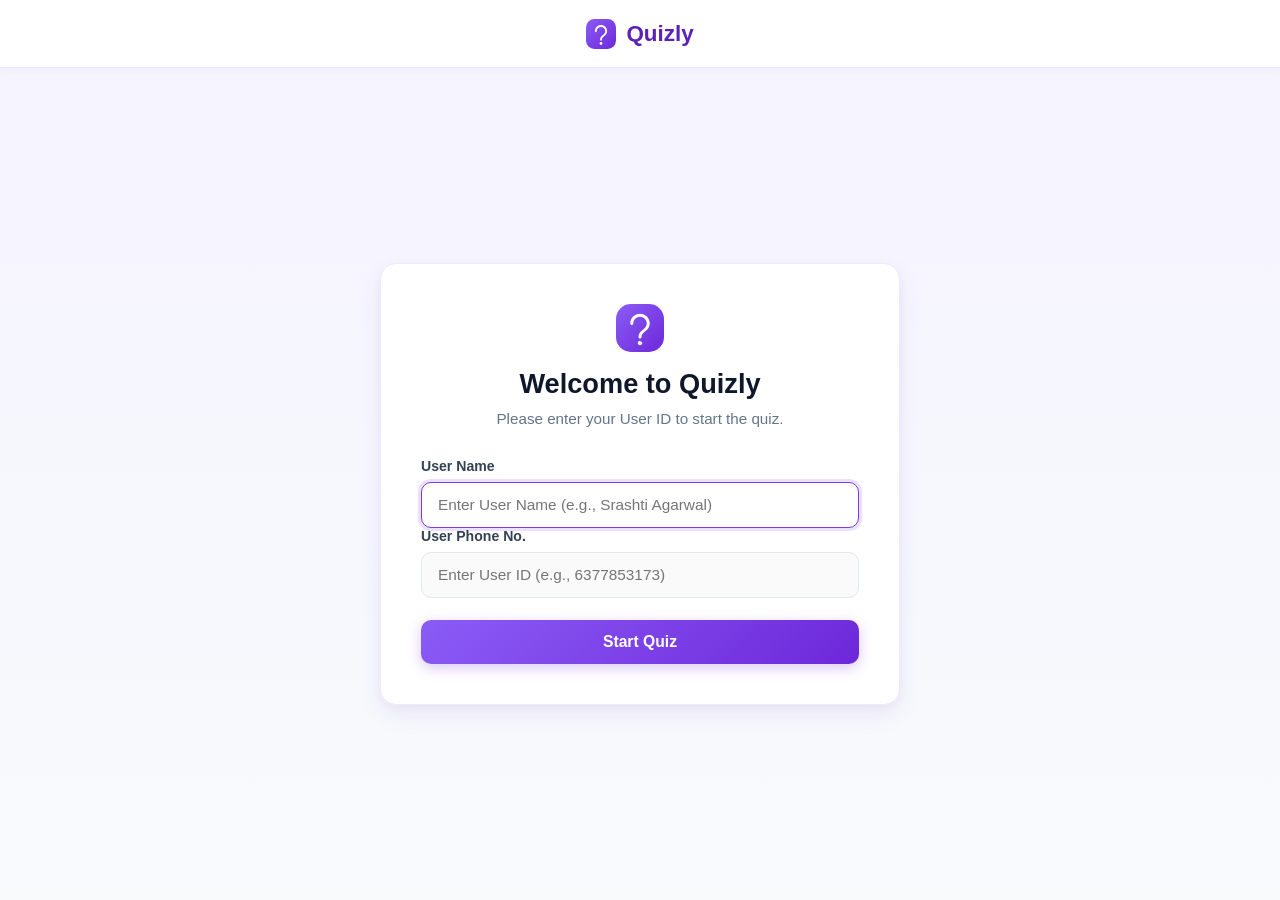
==== commit bb6ad424: "minor updates" ====
--- a/quiz.html
+++ b/quiz.html
@@ -63,7 +63,7 @@
         </span>
 
         <span class="question-counter" id="questionCounter">
-          Question 1 of 10
+          Question 1 of 5
         </span>
 
       </div>
@@ -87,20 +87,14 @@
           id="prevBtn"
           class="btn btn-secondary"
           onclick="handlePreviousQuestion()">
-          <svg width="18" height="18" viewBox="0 0 24 24" fill="none" stroke="currentColor" stroke-width="2.5" stroke-linecap="round" stroke-linejoin="round">
-            <polyline points="15 18 9 12 15 6"></polyline>
-          </svg>
-          <span>Previous</span>
+          Previous
         </button>
 
         <button
           id="nextBtn"
           class="btn btn-primary"
           onclick="handleNextQuestion()">
-          <span>Next</span>
-          <svg width="18" height="18" viewBox="0 0 24 24" fill="none" stroke="currentColor" stroke-width="2.5" stroke-linecap="round" stroke-linejoin="round">
-            <polyline points="9 18 15 12 9 6"></polyline>
-          </svg>
+          Next
         </button>
 
         <button
@@ -108,10 +102,7 @@
           class="btn btn-success"
           style="display: none;"
           onclick="handleSubmitQuiz()">
-          <span>Submit Quiz</span>
-          <svg width="18" height="18" viewBox="0 0 24 24" fill="none" stroke="currentColor" stroke-width="2.5" stroke-linecap="round" stroke-linejoin="round">
-            <polyline points="20 6 9 17 4 12"></polyline>
-          </svg>
+          Submit Quiz
         </button>
 
       </div>
@@ -148,7 +139,6 @@
     </div>
   </div>
 
-
   <script  src="script.js"></script>
 
 </body>
--- a/style.css
+++ b/style.css
@@ -2,342 +2,273 @@
   --primary: #7c3aed;
   --primary-hover: #6d28d9;
   --primary-active: #5b21b6;
+
   --primary-soft: #f5f3ff;
   --primary-border: #ddd6fe;
 
-  --secondary-bg: #f8fafc;
-  --secondary-hover: #f1f5f9;
-  --secondary-border: #e2e8f0;
+  --secondary-bg: #f1f5f9;
 
   --success: #10b981;
   --success-hover: #059669;
-  --success-soft: #ecfdf5;
-  --success-border: #a7f3d0;
-
-  --warning: #f59e0b;
-  --warning-soft: #fffbeb;
-  --warning-border: #fde68a;
 
   --danger: #ef4444;
-  --danger-hover: #dc2626;
   --danger-bg: #fef2f2;
   --danger-border: #fecaca;
 
   --text-main: #0f172a;
-  --text-secondary: #334155;
   --text-muted: #64748b;
 
   --card-bg: #ffffff;
-  --page-bg-start: #f5f3ff;
-  --page-bg-end: #f8fafc;
+  --page-bg: #f8fafc;
   --border-color: #e2e8f0;
 
   --radius-sm: 8px;
   --radius-md: 12px;
-  --radius-lg: 18px;
-  --radius-xl: 22px;
-
-  --shadow-sm: 0 1px 3px rgba(15, 23, 42, 0.06);
-  --shadow-md: 0 4px 14px rgba(91, 33, 182, 0.08), 0 2px 6px rgba(15, 23, 42, 0.04);
-  --shadow-lg: 0 12px 32px rgba(91, 33, 182, 0.1), 0 4px 12px rgba(15, 23, 42, 0.05);
-  --shadow-primary: 0 4px 14px rgba(124, 58, 237, 0.3);
-  --shadow-success: 0 4px 14px rgba(16, 185, 129, 0.28);
-}
+  --radius-lg: 16px;
+}
+
 
 * {
   box-sizing: border-box;
   margin: 0;
   padding: 0;
-  font-family: system-ui, -apple-system, BlinkMacSystemFont, "Segoe UI", Roboto, "Helvetica Neue", Arial, sans-serif;
-}
+  font-family: Arial, Helvetica, sans-serif;
+}
+
 
 body {
   min-height: 100vh;
-  background: linear-gradient(180deg, var(--page-bg-start) 0%, var(--page-bg-end) 100%);
+  background: linear-gradient(180deg,
+      #f5f3ff 0%,
+      #f8fafc 100%);
   color: var(--text-main);
   display: flex;
   flex-direction: column;
-  -webkit-font-smoothing: antialiased;
-}
-
-/* Navbar */
+}
+
+
+
 .navbar {
-  height: 70px;
+  height: 68px;
   background: #ffffff;
   display: flex;
   justify-content: center;
   align-items: center;
-  padding: 0 24px;
+  padding: 0 32px;
   border-bottom: 1px solid #ede9fe;
-  box-shadow: 0 2px 10px rgba(124, 58, 237, 0.05);
-  position: sticky;
-  top: 0;
-  z-index: 50;
-}
+  box-shadow: 0 2px 8px rgba(124, 58, 237, 0.04);
+}
+
 
 .nav-brand {
   display: flex;
   align-items: center;
-  gap: 12px;
-}
+  gap: 10px;
+}
+
 
 .quizly-logo-icon {
   display: block;
-  filter: drop-shadow(0 2px 4px rgba(124, 58, 237, 0.25));
-}
+}
+
 
 .logo {
-  font-size: 1.45rem;
-  font-weight: 800;
-  letter-spacing: -0.02em;
-  background: linear-gradient(135deg, #7c3aed 0%, #4c1d95 100%);
-  -webkit-background-clip: text;
-  -webkit-text-fill-color: transparent;
-}
-
-/* Layout Container */
+  font-size: 1.4rem;
+  font-weight: bold;
+  color: var(--primary-active);
+}
+
+
 .container {
   width: 100%;
   max-width: 680px;
-  padding: 40px 20px;
+  padding: 32px 20px;
   margin: auto;
   display: flex;
   justify-content: center;
   align-items: center;
 }
 
-/* Cards */
+
+
 .card {
   width: 100%;
-  max-width: 540px;
+  max-width: 520px;
   background: var(--card-bg);
   border: 1px solid #ede9fe;
-  border-radius: var(--radius-xl);
-  box-shadow: var(--shadow-lg);
-  padding: 40px 36px;
-  transition: transform 0.2s ease, box-shadow 0.2s ease;
-}
+  border-radius: var(--radius-lg);
+  box-shadow:
+    0 10px 25px rgba(91, 33, 182, 0.07),
+    0 4px 10px rgba(15, 23, 42, 0.03);
+  padding: 40px;
+}
+
+
 
 .login-card {
   text-align: center;
 }
 
+
 .card-logo-badge {
   display: flex;
   justify-content: center;
   align-items: center;
-  margin-bottom: 20px;
-}
-
-.quizly-badge-icon {
-  filter: drop-shadow(0 4px 12px rgba(124, 58, 237, 0.3));
-}
+  margin-bottom: 16px;
+}
+
 
 .title {
-  font-size: 1.8rem;
-  font-weight: 800;
+  font-size: 1.7rem;
+  font-weight: bold;
   color: var(--text-main);
-  letter-spacing: -0.02em;
+  text-align: center;
   margin-bottom: 8px;
 }
 
+
 .subtitle {
-  font-size: 0.96rem;
+  font-size: 0.95rem;
   color: var(--text-muted);
+  text-align: center;
   line-height: 1.5;
   margin-bottom: 28px;
 }
 
-/* Form Styling */
+
+
 .form-group {
   text-align: left;
-  margin-bottom: 20px;
-}
+  margin-bottom: 22px;
+}
+
 
 .form-group label {
-  display: flex;
-  align-items: center;
-  justify-content: space-between;
+  display: block;
   font-size: 0.88rem;
-  font-weight: 700;
+  font-weight: 600;
   color: #334155;
   margin-bottom: 8px;
 }
 
-.required-star {
-  color: var(--danger);
-  font-weight: 700;
-}
-
-.optional-tag {
-  font-size: 0.78rem;
-  color: var(--text-muted);
-  font-weight: 500;
-}
 
 .form-group input {
   width: 100%;
   padding: 13px 16px;
-  font-size: 0.98rem;
+  font-size: 0.96rem;
   color: var(--text-main);
-  background: #f8fafc;
+  background: #fafafa;
   border: 1.5px solid var(--border-color);
-  border-radius: var(--radius-md);
+  border-radius: 10px;
   outline: none;
-  transition: all 0.2s ease;
-}
-
-.form-group input:hover {
-  border-color: #cbd5e1;
-  background: #ffffff;
-}
+}
+
 
 .form-group input:focus {
   background: #ffffff;
   border-color: var(--primary);
-  box-shadow: 0 0 0 3.5px rgba(124, 58, 237, 0.15);
-}
-
-.field-hint {
-  display: block;
-  font-size: 0.8rem;
-  color: var(--text-muted);
-  margin-top: 6px;
-}
-
-/* Error Message */
+  box-shadow: 0 0 0 3px rgba(124, 58, 237, 0.15);
+}
+
+
+
+
 .error-message {
   background: var(--danger-bg);
   color: var(--danger);
-  border: 1.5px solid var(--danger-border);
-  border-radius: var(--radius-md);
+  border: 1px solid var(--danger-border);
+  border-radius: var(--radius-sm);
   padding: 12px 16px;
   margin-bottom: 20px;
   font-size: 0.88rem;
-  font-weight: 600;
   text-align: center;
   line-height: 1.4;
-  animation: fadeIn 0.2s ease;
-}
-
-@keyframes fadeIn {
-  from { opacity: 0; transform: translateY(-4px); }
-  to { opacity: 1; transform: translateY(0); }
-}
-
-/* Buttons */
+}
+
+
+
+
 .btn {
   width: 100%;
-  padding: 13px 24px;
+  padding: 13px 22px;
   border: none;
-  border-radius: var(--radius-md);
+  border-radius: 10px;
   font-size: 0.98rem;
-  font-weight: 700;
+  font-weight: 600;
   cursor: pointer;
-  display: inline-flex;
-  justify-content: center;
-  align-items: center;
-  gap: 8px;
-  transition: all 0.2s ease;
-  user-select: none;
-}
+  transition: 0.2s;
+}
+
 
 .btn:disabled {
   opacity: 0.45;
   cursor: not-allowed;
-  transform: none !important;
-  box-shadow: none !important;
-}
+}
+
 
 .btn-primary {
-  background: linear-gradient(135deg, #8b5cf6 0%, #6d28d9 100%);
-  color: #ffffff;
-  box-shadow: var(--shadow-primary);
-}
+  background: linear-gradient(135deg,
+      #8b5cf6 0%,
+      #6d28d9 100%);
+  color: white;
+  box-shadow: 0 4px 14px rgba(109, 40, 217, 0.25);
+}
+
 
 .btn-primary:hover:not(:disabled) {
-  background: linear-gradient(135deg, #7c3aed 0%, #5b21b6 100%);
-  transform: translateY(-2px);
-  box-shadow: 0 6px 18px rgba(109, 40, 217, 0.35);
-}
-
-.btn-primary:active:not(:disabled) {
-  transform: translateY(0);
-  box-shadow: var(--shadow-primary);
-}
+  background: linear-gradient(135deg,
+      #7c3aed 0%,
+      #5b21b6 100%);
+  transform: translateY(-1px);
+}
+
 
 .btn-secondary {
-  background: #ffffff;
-  color: var(--text-secondary);
-  border: 1.5px solid var(--border-color);
-  box-shadow: var(--shadow-sm);
-}
+  background: var(--secondary-bg);
+  color: #334155;
+  border: 1px solid var(--border-color);
+}
+
 
 .btn-secondary:hover:not(:disabled) {
-  background: #f8fafc;
-  border-color: #cbd5e1;
-  color: var(--text-main);
-  transform: translateY(-2px);
-  box-shadow: var(--shadow-md);
-}
-
-.btn-secondary:active:not(:disabled) {
-  transform: translateY(0);
-}
+  background: #e2e8f0;
+  transform: translateY(-1px);
+}
+
 
 .btn-success {
-  background: linear-gradient(135deg, #10b981 0%, #059669 100%);
-  color: #ffffff;
-  box-shadow: var(--shadow-success);
-}
+  background: linear-gradient(135deg,
+      #10b981 0%,
+      #059669 100%);
+  color: white;
+  box-shadow: 0 4px 14px rgba(16, 185, 129, 0.25);
+}
+
 
 .btn-success:hover:not(:disabled) {
-  background: linear-gradient(135deg, #059669 0%, #047857 100%);
-  transform: translateY(-2px);
-  box-shadow: 0 6px 18px rgba(16, 185, 129, 0.35);
-}
-
-.btn-success:active:not(:disabled) {
-  transform: translateY(0);
-  box-shadow: var(--shadow-success);
-}
-
-/* Quiz Card & Layout */
+  background: linear-gradient(135deg,
+      #059669 0%,
+      #047857 100%);
+  transform: translateY(-1px);
+}
+
+
+
+
 .quiz-card {
-  max-width: 620px;
-  padding: 36px 36px 32px;
-}
-
-/* Progress Bar */
-.quiz-progress-wrapper {
-  margin-bottom: 22px;
-}
-
-.quiz-progress-track {
-  width: 100%;
-  height: 7px;
-  background: #ede9fe;
-  border-radius: 10px;
-  overflow: hidden;
-}
-
-.quiz-progress-fill {
-  height: 100%;
-  background: linear-gradient(90deg, #8b5cf6 0%, #6d28d9 100%);
-  border-radius: 10px;
-  transition: width 0.35s cubic-bezier(0.4, 0, 0.2, 1);
-}
-
-/* Quiz Header */
+  max-width: 580px;
+}
+
+
 .quiz-header {
   display: flex;
   justify-content: space-between;
   align-items: center;
-  gap: 8px;
   margin-bottom: 24px;
-  padding-bottom: 18px;
-  border-bottom: 1px solid #f1f5f9;
-}
+  padding-bottom: 16px;
+  border-bottom: 1px solid #ede9fe;
+}
+
 
 .user-badge {
   background: var(--primary-soft);
@@ -346,22 +277,19 @@
   padding: 6px 14px;
   border-radius: 20px;
   font-size: 0.85rem;
-  font-weight: 700;
-  letter-spacing: 0.01em;
+  font-weight: 600;
 }
 
 .timer-badge {
-  background: #fff1f2;
-  color: #e11d48;
-  border: 1px solid #fecdd3;
+  background: #f5dddc;
+  color: #f1482b;
+  border: 1px solid var(--primary-border);
   padding: 6px 14px;
   border-radius: 20px;
   font-size: 0.85rem;
-  font-weight: 700;
-  display: inline-flex;
-  align-items: center;
-  gap: 5px;
-}
+  font-weight: 600;
+}
+
 
 .question-counter {
   background: #f8fafc;
@@ -369,145 +297,707 @@
   border: 1px solid var(--border-color);
   padding: 6px 12px;
   border-radius: 20px;
-  font-size: 0.85rem;
-  font-weight: 700;
-}
-
-/* Question Section */
+  font-size: 0.88rem;
+  font-weight: 600;
+}
+
+
 .question-section {
   margin-bottom: 28px;
 }
 
+
 .question-text {
   font-size: 1.25rem;
-  font-weight: 800;
-  line-height: 1.5;
+  font-weight: bold;
+  line-height: 1.45;
   color: var(--text-main);
   margin-bottom: 22px;
-  letter-spacing: -0.01em;
-}
-
-/* Options Container & Cards */
+}
+
+
 .options-container {
   display: flex;
   flex-direction: column;
   gap: 12px;
 }
 
+
 .option-item {
   display: flex;
   align-items: center;
-  padding: 14px 18px;
+  padding: 15px 18px;
   border: 1.5px solid var(--border-color);
   border-radius: var(--radius-md);
-  background: #ffffff;
-  color: var(--text-secondary);
-  font-size: 0.98rem;
+  background: white;
+  color: #334155;
+  font-size: 0.96rem;
   line-height: 1.4;
   cursor: pointer;
   user-select: none;
-  transition: all 0.2s cubic-bezier(0.4, 0, 0.2, 1);
-  position: relative;
-}
+}
+
 
 .option-item:hover {
   background: #faf5ff;
   border-color: #c4b5fd;
-  transform: translateY(-2px);
-  box-shadow: 0 4px 12px rgba(124, 58, 237, 0.08);
-}
+}
+
 
 .option-item.selected {
   background: var(--primary-soft);
   border-color: var(--primary);
   color: var(--primary-active);
   font-weight: 600;
-  box-shadow: 0 0 0 3px rgba(124, 58, 237, 0.14), 0 4px 12px rgba(124, 58, 237, 0.1);
-  transform: translateY(-1px);
-}
+}
+
 
 .option-item input[type="radio"] {
-  position: absolute;
-  opacity: 0;
-  width: 0;
-  height: 0;
-  pointer-events: none;
-}
-
-.option-letter {
+  width: 18px;
+  height: 18px;
+  margin-right: 14px;
+  accent-color: var(--primary);
+  cursor: pointer;
+}
+
+
+.quiz-footer {
+  display: flex;
+  gap: 14px;
+  justify-content: space-between;
+  margin-top: 10px;
+}
+
+
+.quiz-footer .btn {
+  flex: 1;
+}
+
+
+
+
+.result-card {
+  max-width: 500px;
+  text-align: center;
+}
+
+
+.result-badge-icon {
+  width: 64px;
+  height: 64px;
+  margin: 0 auto 16px;
+  display: flex;
+  justify-content: center;
+  align-items: center;
+  background: var(--primary-soft);
+  border: 1.5px solid var(--primary-border);
+  border-radius: 50%;
+}
+
+
+.score-banner {
+  display: flex;
+  flex-direction: column;
+  align-items: center;
+  gap: 4px;
+  background: linear-gradient(135deg,
+      #f5f3ff 0%,
+      #ede9fe 100%);
+  border: 1.5px solid var(--primary-border);
+  border-radius: 14px;
+  padding: 22px 20px;
+  margin-bottom: 24px;
+}
+
+
+.score-banner-label {
+  font-size: 0.8rem;
+  font-weight: bold;
+  color: var(--primary-hover);
+  text-transform: uppercase;
+  letter-spacing: 0.06em;
+}
+
+
+.result-value.highlight {
+  color: var(--primary-active);
+  font-size: 2.6rem;
+  font-weight: bold;
+}
+
+
+.result-details {
+  background: #f8fafc;
+  border: 1px solid var(--border-color);
+  border-radius: var(--radius-md);
+  padding: 18px 20px;
+  margin-bottom: 28px;
+}
+
+
+.result-item {
+  display: flex;
+  justify-content: space-between;
+  align-items: center;
+  padding: 6px 0;
+  margin-bottom: 6px;
+  font-size: 0.95rem;
+  border-bottom: 1px dashed #e2e8f0;
+}
+
+
+.result-item:last-child {
+  border-bottom: none;
+  margin-bottom: 0;
+}
+
+
+.result-label {
+  color: var(--text-muted);
+}
+
+
+.result-value {
+  color: var(--text-main);
+  font-weight: bold;
+}
+
+.text-success {
+  color: var(--success) !important;
+}
+
+.text-danger {
+  color: var(--danger) !important;
+}
+
+.text-muted {
+  color: var(--text-muted) !important;
+}
+
+.font-semibold {
+  font-weight: 600;
+}
+
+/* Result Page Container & Layout */
+.result-page-container {
+  max-width: 820px;
+  flex-direction: column;
+  gap: 24px;
+  align-items: stretch;
+}
+
+.result-page-container .result-card {
+  max-width: 100%;
+}
+
+.score-percentage-badge {
+  display: inline-block;
+  margin-top: 8px;
+  background: var(--primary);
+  color: #ffffff;
+  padding: 4px 14px;
+  border-radius: 20px;
+  font-size: 0.88rem;
+  font-weight: 700;
+  letter-spacing: 0.03em;
+  box-shadow: 0 2px 6px rgba(124, 58, 237, 0.25);
+}
+
+.result-action-buttons {
+  display: flex;
+  gap: 12px;
+  margin-top: 10px;
+}
+
+.result-action-buttons .btn {
+  flex: 1;
+  text-decoration: none;
   display: inline-flex;
   justify-content: center;
   align-items: center;
-  width: 32px;
-  height: 32px;
-  border-radius: 8px;
+}
+
+.btn-review-jump {
+  background: linear-gradient(135deg, #7c3aed 0%, #5b21b6 100%);
+  color: #ffffff;
+}
+
+/* Review Section */
+.review-section {
+  max-width: 100%;
+  padding: 36px 32px;
+}
+
+.review-section-header {
+  margin-bottom: 22px;
+  padding-bottom: 16px;
+  border-bottom: 1px solid var(--border-color);
+}
+
+.review-title {
+  font-size: 1.45rem;
+  font-weight: 700;
+  color: var(--text-main);
+  margin-bottom: 6px;
+}
+
+.review-subtitle {
+  font-size: 0.92rem;
+  color: var(--text-muted);
+  line-height: 1.5;
+}
+
+/* Review Filter Tabs */
+.review-filter-tabs {
+  display: flex;
+  flex-wrap: wrap;
+  gap: 10px;
+  margin-bottom: 26px;
+}
+
+.filter-btn {
+  display: inline-flex;
+  align-items: center;
+  gap: 8px;
+  padding: 9px 16px;
+  background: #f8fafc;
+  color: #475569;
+  border: 1.5px solid var(--border-color);
+  border-radius: 22px;
+  font-size: 0.9rem;
+  font-weight: 600;
+  cursor: pointer;
+  transition: all 0.2s ease;
+}
+
+.filter-btn:hover {
+  background: #f1f5f9;
+  border-color: #cbd5e1;
+}
+
+.filter-btn.active {
+  background: linear-gradient(135deg, #8b5cf6 0%, #6d28d9 100%);
+  color: #ffffff;
+  border-color: transparent;
+  box-shadow: 0 4px 12px rgba(109, 40, 217, 0.22);
+}
+
+.filter-count {
+  display: inline-block;
+  padding: 2px 8px;
+  border-radius: 12px;
+  font-size: 0.78rem;
+  background: rgba(0, 0, 0, 0.07);
+}
+
+.filter-btn.active .filter-count {
+  background: rgba(255, 255, 255, 0.25);
+  color: #ffffff;
+}
+
+/* Questions Review List & Cards */
+.questions-review-list {
+  display: flex;
+  flex-direction: column;
+  gap: 20px;
+}
+
+.review-card {
+  background: #ffffff;
+  border: 1.5px solid var(--border-color);
+  border-radius: var(--radius-md);
+  padding: 22px 24px;
+  transition: box-shadow 0.2s ease;
+  box-shadow: 0 2px 6px rgba(15, 23, 42, 0.03);
+}
+
+.review-card:hover {
+  box-shadow: 0 6px 18px rgba(91, 33, 182, 0.08);
+}
+
+.review-card.card-correct {
+  border-left: 5px solid var(--success);
+}
+
+.review-card.card-incorrect {
+  border-left: 5px solid var(--danger);
+}
+
+.review-card.card-skipped {
+  border-left: 5px solid #94a3b8;
+}
+
+.review-card-header {
+  display: flex;
+  justify-content: space-between;
+  align-items: center;
+  margin-bottom: 14px;
+}
+
+.review-q-index {
+  font-size: 0.84rem;
+  font-weight: 700;
+  color: var(--text-muted);
+  text-transform: uppercase;
+  letter-spacing: 0.04em;
+}
+
+.status-badge {
+  display: inline-flex;
+  align-items: center;
+  gap: 5px;
+  padding: 4px 12px;
+  border-radius: 16px;
+  font-size: 0.82rem;
+  font-weight: 700;
+}
+
+.badge-correct {
+  background: #ecfdf5;
+  color: #065f46;
+  border: 1px solid #a7f3d0;
+}
+
+.badge-incorrect {
+  background: var(--danger-bg);
+  color: #991b1b;
+  border: 1px solid var(--danger-border);
+}
+
+.badge-skipped {
   background: #f1f5f9;
   color: #475569;
-  font-size: 0.88rem;
-  font-weight: 800;
-  margin-right: 14px;
+  border: 1px solid #cbd5e1;
+}
+
+.review-question-text {
+  font-size: 1.1rem;
+  font-weight: 700;
+  color: var(--text-main);
+  line-height: 1.5;
+  margin-bottom: 18px;
+}
+
+/* Options Container */
+.review-options-container {
+  display: flex;
+  flex-direction: column;
+  gap: 10px;
+  margin-bottom: 16px;
+}
+
+.review-option-item {
+  display: flex;
+  justify-content: space-between;
+  align-items: center;
+  padding: 12px 16px;
+  border-radius: var(--radius-sm);
+  border: 1.5px solid var(--border-color);
+  background: #fafafa;
+  font-size: 0.94rem;
+  line-height: 1.4;
+  gap: 12px;
+  transition: all 0.15s ease;
+}
+
+.review-option-item .option-left {
+  display: flex;
+  align-items: center;
+  gap: 12px;
+}
+
+.option-letter-badge {
+  display: inline-flex;
+  align-items: center;
+  justify-content: center;
+  width: 26px;
+  height: 26px;
+  border-radius: 50%;
+  background: #e2e8f0;
+  color: #334155;
+  font-weight: 700;
+  font-size: 0.82rem;
   flex-shrink: 0;
-  transition: all 0.2s ease;
-}
-
-.option-item:hover .option-letter {
+}
+
+.option-text-content {
+  color: #334155;
+}
+
+.option-pill-tag {
+  display: inline-flex;
+  align-items: center;
+  padding: 3px 10px;
+  border-radius: 12px;
+  font-size: 0.78rem;
+  font-weight: 700;
+  white-space: nowrap;
+  flex-shrink: 0;
+}
+
+.tag-success {
+  background: #d1fae5;
+  color: #065f46;
+  border: 1px solid #6ee7b7;
+}
+
+.tag-danger {
+  background: #fee2e2;
+  color: #991b1b;
+  border: 1px solid #fca5a5;
+}
+
+.tag-correct-key {
+  background: #ecfdf5;
+  color: #047857;
+  border: 1px solid #a7f3d0;
+}
+
+.review-option-item.is-user-correct {
+  background: #f0fdf4;
+  border-color: #34d399;
+}
+
+.review-option-item.is-user-correct .option-letter-badge {
+  background: #10b981;
+  color: #ffffff;
+}
+
+.review-option-item.is-user-wrong {
+  background: #fff1f2;
+  border-color: #f87171;
+}
+
+.review-option-item.is-user-wrong .option-letter-badge {
+  background: #ef4444;
+  color: #ffffff;
+}
+
+.review-option-item.is-correct-answer {
+  background: #f0fdf4;
+  border-color: #6ee7b7;
+  border-style: dashed;
+}
+
+.review-option-item.is-correct-answer .option-letter-badge {
+  background: #10b981;
+  color: #ffffff;
+}
+
+.review-option-item.is-neutral {
+  background: #ffffff;
+  border-color: #e2e8f0;
+  color: #64748b;
+}
+
+/* Answer Summary Callout */
+.review-answer-summary {
+  background: #f8fafc;
+  border-radius: var(--radius-sm);
+  border: 1px solid var(--border-color);
+  padding: 13px 16px;
+  display: flex;
+  flex-direction: column;
+  gap: 6px;
+}
+
+.review-answer-summary.summary-correct {
+  background: #f0fdf4;
+  border-color: #bbf7d0;
+}
+
+.review-answer-summary.summary-incorrect {
+  background: #fef2f2;
+  border-color: #fecaca;
+}
+
+.review-answer-summary.summary-skipped {
+  background: #f8fafc;
+  border-color: #e2e8f0;
+}
+
+.summary-line {
+  display: flex;
+  flex-wrap: wrap;
+  gap: 8px;
+  font-size: 0.9rem;
+  align-items: baseline;
+}
+
+.summary-label {
+  font-weight: 700;
+  color: #334155;
+  min-width: 105px;
+}
+
+.summary-value {
+  font-weight: 500;
+}
+
+/* Review Empty State */
+.review-empty-state {
+  text-align: center;
+  padding: 38px 20px;
+  background: #f8fafc;
+  border-radius: var(--radius-md);
+  border: 1.5px dashed var(--border-color);
+}
+
+.review-empty-state .empty-icon {
+  font-size: 2.2rem;
+  margin-bottom: 8px;
+}
+
+.review-empty-state .empty-title {
+  font-size: 1.12rem;
+  font-weight: 700;
+  color: var(--text-main);
+  margin-bottom: 4px;
+}
+
+.review-empty-state .empty-desc {
+  font-size: 0.9rem;
+  color: var(--text-muted);
+}
+
+/* Review Bottom Actions */
+.review-bottom-actions {
+  margin-top: 28px;
+  display: flex;
+  gap: 12px;
+  justify-content: center;
+}
+
+.review-bottom-actions .btn {
+  max-width: 220px;
+  text-decoration: none;
+  display: inline-flex;
+  justify-content: center;
+  align-items: center;
+}
+
+
+@media (max-width: 640px) {
+
+  .navbar {
+    height: 60px;
+    padding: 0 18px;
+  }
+
+
+  .logo {
+    font-size: 1.25rem;
+  }
+
+
+  .container {
+    padding: 18px 12px;
+  }
+
+
+  .card {
+    padding: 24px 16px;
+    border-radius: 14px;
+  }
+
+  .review-section {
+    padding: 22px 14px;
+  }
+
+  .review-card {
+    padding: 18px 14px;
+  }
+
+
+  .title {
+    font-size: 1.45rem;
+  }
+
+
+  .subtitle {
+    font-size: 0.9rem;
+    margin-bottom: 22px;
+  }
+
+
+  .question-text {
+    font-size: 1.12rem;
+    margin-bottom: 18px;
+  }
+
+
+  .option-item {
+    padding: 13px 14px;
+    font-size: 0.92rem;
+  }
+
+
+  .quiz-footer {
+    gap: 8px;
+  }
+
+
+  .score-banner {
+    padding: 18px;
+  }
+
+
+  .result-value.highlight {
+    font-size: 2.2rem;
+  }
+
+  .result-action-buttons {
+    flex-direction: column;
+  }
+
+  .review-bottom-actions {
+    flex-direction: column;
+    align-items: stretch;
+  }
+
+  .review-bottom-actions .btn {
+    max-width: 100%;
+  }
+
+  .review-filter-tabs {
+    gap: 6px;
+  }
+
+  .filter-btn {
+    padding: 8px 12px;
+    font-size: 0.82rem;
+  }
+
+  .review-option-item {
+    flex-direction: column;
+    align-items: flex-start;
+    gap: 6px;
+  }
+
+  .option-pill-tag {
+    align-self: flex-start;
+  }
+
+}
+
+/* Progress Bar */
+.quiz-progress-wrapper {
+  margin-bottom: 22px;
+}
+
+.quiz-progress-track {
+  width: 100%;
+  height: 7px;
   background: #ede9fe;
-  color: var(--primary);
-}
-
-.option-item.selected .option-letter {
-  background: var(--primary);
-  color: #ffffff;
-}
-
-.option-text {
-  flex: 1;
-}
-
-.option-check-circle {
-  width: 20px;
-  height: 20px;
-  border-radius: 50%;
-  border: 2px solid #cbd5e1;
-  margin-left: 12px;
-  flex-shrink: 0;
-  position: relative;
-  transition: all 0.2s ease;
-}
-
-.option-item:hover .option-check-circle {
-  border-color: #a78bfa;
-}
-
-.option-item.selected .option-check-circle {
-  border-color: var(--primary);
-  background: var(--primary);
-}
-
-.option-item.selected .option-check-circle::after {
-  content: "";
-  position: absolute;
-  top: 5px;
-  left: 2px;
-  width: 10px;
-  height: 5px;
-  border-left: 2px solid white;
-  border-bottom: 2px solid white;
-  transform: rotate(-45deg);
-}
-
-/* Quiz Footer Navigation */
-.quiz-footer {
-  display: flex;
-  gap: 14px;
-  justify-content: space-between;
-  margin-top: 24px;
-  padding-top: 18px;
-  border-top: 1px solid #f1f5f9;
-}
-
-.quiz-footer .btn {
-  flex: 1;
+  border-radius: 10px;
+  overflow: hidden;
+}
+
+.quiz-progress-fill {
+  height: 100%;
+  background: linear-gradient(90deg, #8b5cf6 0%, #6d28d9 100%);
+  border-radius: 10px;
+  transition: width 0.35s cubic-bezier(0.4, 0, 0.2, 1);
 }
 
 /* Custom Confirmation Modal */
@@ -600,59 +1090,7 @@
   padding: 12px 18px;
 }
 
-/* Result Card */
-.result-card {
-  max-width: 520px;
-  text-align: center;
-}
-
-.result-badge-icon {
-  width: 68px;
-  height: 68px;
-  margin: 0 auto 18px;
-  display: flex;
-  justify-content: center;
-  align-items: center;
-  background: linear-gradient(135deg, #ede9fe 0%, #ddd6fe 100%);
-  color: var(--primary);
-  border: 2px solid var(--primary-border);
-  border-radius: 50%;
-  box-shadow: 0 4px 14px rgba(124, 58, 237, 0.15);
-}
-
-.score-banner {
-  display: flex;
-  flex-direction: column;
-  align-items: center;
-  gap: 6px;
-  background: linear-gradient(135deg, #f5f3ff 0%, #ede9fe 100%);
-  border: 1.5px solid var(--primary-border);
-  border-radius: var(--radius-lg);
-  padding: 24px 20px;
-  margin-bottom: 26px;
-}
-
-.score-banner-label {
-  font-size: 0.8rem;
-  font-weight: 800;
-  color: var(--primary-hover);
-  text-transform: uppercase;
-  letter-spacing: 0.08em;
-}
-
-.score-display-row {
-  display: flex;
-  align-items: baseline;
-  gap: 4px;
-}
-
-.result-value.highlight {
-  color: var(--primary-active);
-  font-size: 2.8rem;
-  font-weight: 900;
-  line-height: 1;
-}
-
+/* Result specific overrides/additions */
 .score-percentage-badge {
   display: inline-block;
   margin-top: 4px;
@@ -673,45 +1111,6 @@
   margin-top: 4px;
 }
 
-.result-details {
-  background: #f8fafc;
-  border: 1px solid var(--border-color);
-  border-radius: var(--radius-md);
-  padding: 18px 20px;
-  margin-bottom: 28px;
-}
-
-.result-item {
-  display: flex;
-  justify-content: space-between;
-  align-items: center;
-  padding: 10px 0;
-  font-size: 0.95rem;
-  border-bottom: 1px dashed #e2e8f0;
-}
-
-.result-item:last-child {
-  border-bottom: none;
-  padding-bottom: 4px;
-}
-
-.result-item:first-child {
-  padding-top: 4px;
-}
-
-.result-label {
-  color: var(--text-muted);
-  display: flex;
-  align-items: center;
-  gap: 8px;
-  font-weight: 600;
-}
-
-.result-value {
-  color: var(--text-main);
-  font-weight: 700;
-}
-
 .text-success {
   color: var(--success) !important;
 }
@@ -720,79 +1119,11 @@
   color: var(--danger) !important;
 }
 
-/* Responsive adjustments */
 @media (max-width: 640px) {
-  .navbar {
-    height: 62px;
-    padding: 0 16px;
-  }
-
-  .logo {
-    font-size: 1.3rem;
-  }
-
-  .container {
-    padding: 20px 14px;
-  }
-
-  .card {
-    padding: 26px 18px;
-    border-radius: 16px;
-  }
-
-  .quiz-card {
-    padding: 24px 16px;
-  }
-
-  .title {
-    font-size: 1.5rem;
-  }
-
-  .subtitle {
-    font-size: 0.9rem;
-    margin-bottom: 22px;
-  }
-
-  .question-text {
-    font-size: 1.12rem;
-    margin-bottom: 18px;
-  }
-
-  .option-item {
-    padding: 12px 14px;
-    font-size: 0.92rem;
-  }
-
-  .option-letter {
-    width: 28px;
-    height: 28px;
-    font-size: 0.82rem;
-    margin-right: 10px;
-  }
-
-  .quiz-header {
-    flex-wrap: wrap;
-    gap: 6px;
-  }
-
-  .user-badge, .timer-badge, .question-counter {
-    font-size: 0.78rem;
-    padding: 5px 10px;
-  }
-
-  .quiz-footer {
-    gap: 10px;
-  }
-
   .modal-card {
     padding: 24px 18px;
   }
-
   .modal-actions {
     flex-direction: column-reverse;
   }
-
-  .result-value.highlight {
-    font-size: 2.3rem;
-  }
 }
